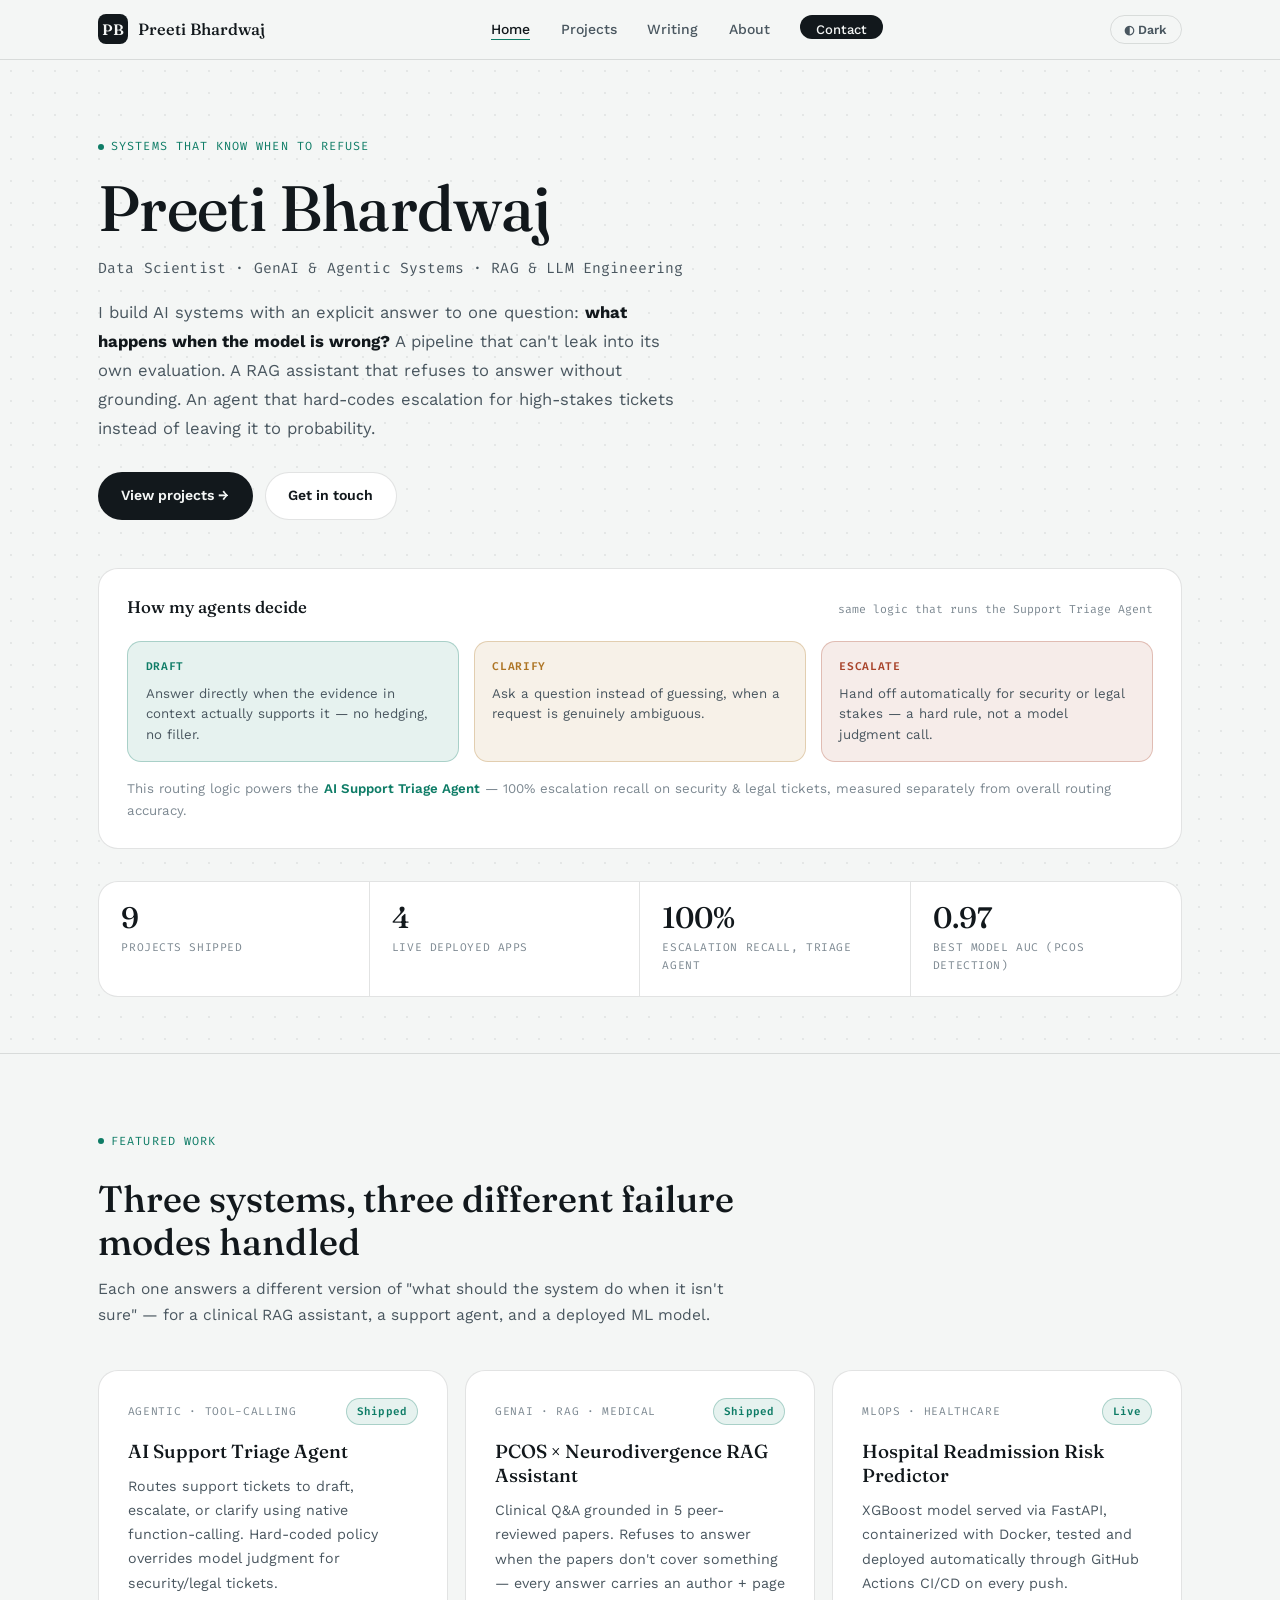
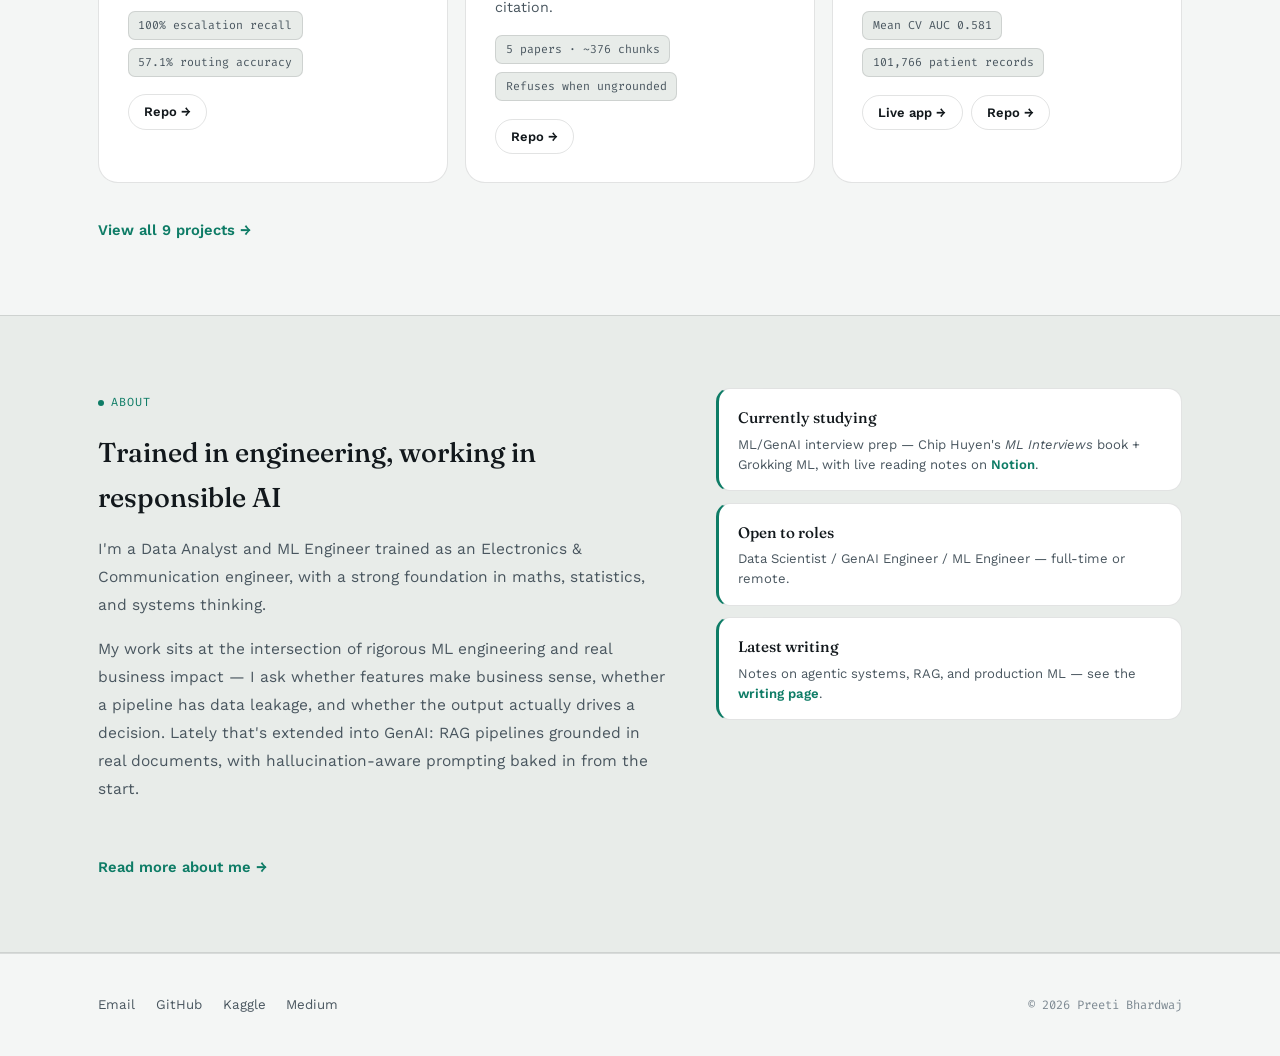
==== index.html @ de1c1d29 "Update index.html" ====
<!DOCTYPE html>
<html lang="en">
<head>
<meta charset="UTF-8">
<meta name="viewport" content="width=device-width, initial-scale=1.0">
<title>Preeti Bhardwaj — Data Scientist, GenAI & Agentic Systems</title>
<meta name="description" content="Data Scientist building GenAI and agentic systems — RAG pipelines, tool-calling agents, and production ML with explicit rules for when models should refuse or escalate.">
<link rel="preconnect" href="https://fonts.googleapis.com">
<link href="https://fonts.googleapis.com/css2?family=Fraunces:ital,opsz,wght@0,9..144,300;0,9..144,500;0,9..144,600;1,9..144,400&family=Work+Sans:wght@400;500;600;700&family=Fira+Code:wght@400;500&display=swap" rel="stylesheet">
<link rel="stylesheet" href="style.css">
</head>
<body>

<nav class="site-nav">
  <div class="nav-inner">
    <a href="index.html" class="brand">
      <span class="brand-mark">PB</span>
      <span class="brand-name">Preeti Bhardwaj</span>
    </a>
    <ul class="nav-links" id="navLinks">
      <li><a href="index.html" class="is-active">Home</a></li>
      <li><a href="projects.html">Projects</a></li>
      <li><a href="writing.html">Writing</a></li>
      <li><a href="about.html">About</a></li>
      <li><a href="about.html#contact" class="nav-cta">Contact</a></li>
    </ul>
    <div class="nav-right">
      <button class="icon-btn" onclick="toggleDark()" id="darkBtn">◐ Dark</button>
      <button class="nav-toggle" onclick="toggleNav()" aria-label="Menu">☰</button>
    </div>
  </div>
</nav>

<!-- HERO -->
<header class="hero">
  <div class="container">
    <div class="eyebrow">Systems that know when to refuse</div>
    <h1 class="hero-title">Preeti Bhardwaj</h1>
    <div class="hero-role">Data Scientist · GenAI &amp; Agentic Systems · RAG &amp; LLM Engineering</div>
    <p class="hero-lede">I build AI systems with an explicit answer to one question: <strong>what happens when the model is wrong?</strong> A pipeline that can't leak into its own evaluation. A RAG assistant that refuses to answer without grounding. An agent that hard-codes escalation for high-stakes tickets instead of leaving it to probability.</p>
    <div class="hero-actions">
      <a href="projects.html" class="btn btn-solid">View projects →</a>
      <a href="mailto:bhardwajpreeti357@gmail.com" class="btn btn-line">Get in touch</a>
    </div>

    <!-- SIGNATURE: decision logic panel -->
    <div class="decision-panel">
      <div class="decision-head">
        <h2>How my agents decide</h2>
        <span>same logic that runs the Support Triage Agent</span>
      </div>
      <div class="decision-grid">
        <div class="decision-card draft">
          <span class="decision-tag">Draft</span>
          <p>Answer directly when the evidence in context actually supports it — no hedging, no filler.</p>
        </div>
        <div class="decision-card clarify">
          <span class="decision-tag">Clarify</span>
          <p>Ask a question instead of guessing, when a request is genuinely ambiguous.</p>
        </div>
        <div class="decision-card escalate">
          <span class="decision-tag">Escalate</span>
          <p>Hand off automatically for security or legal stakes — a hard rule, not a model judgment call.</p>
        </div>
      </div>
      <p class="decision-foot">This routing logic powers the <a href="projects.html#triage">AI Support Triage Agent</a> — 100% escalation recall on security &amp; legal tickets, measured separately from overall routing accuracy.</p>
    </div>

    <!-- STAT STRIP -->
    <div class="stat-strip">
      <div class="stat-tile"><div class="stat-num">9</div><div class="stat-lbl">Projects shipped</div></div>
      <div class="stat-tile"><div class="stat-num">4</div><div class="stat-lbl">Live deployed apps</div></div>
      <div class="stat-tile"><div class="stat-num">100%</div><div class="stat-lbl">Escalation recall, triage agent</div></div>
      <div class="stat-tile"><div class="stat-num">0.97</div><div class="stat-lbl">Best model AUC (PCOS detection)</div></div>
    </div>
  </div>
</header>

<!-- FEATURED PROJECTS -->
<section class="section">
  <div class="container">
    <div class="section-head">
      <div class="eyebrow">Featured work</div>
      <h2>Three systems, three different failure modes handled</h2>
      <p>Each one answers a different version of "what should the system do when it isn't sure" — for a clinical RAG assistant, a support agent, and a deployed ML model.</p>
    </div>
    <div class="proj-grid">

      <div class="proj-card">
        <div class="proj-top"><span class="proj-kicker">Agentic · Tool-calling</span><span class="chip shipped">Shipped</span></div>
        <h3>AI Support Triage Agent</h3>
        <p class="proj-desc">Routes support tickets to draft, escalate, or clarify using native function-calling. Hard-coded policy overrides model judgment for security/legal tickets.</p>
        <div class="metric-row"><span class="metric-chip">100% escalation recall</span><span class="metric-chip">57.1% routing accuracy</span></div>
        <div class="link-row"><a href="https://github.com/mistyvisty/support-triage-agent" target="_blank" class="link-pill">Repo →</a></div>
      </div>

      <div class="proj-card">
        <div class="proj-top"><span class="proj-kicker">GenAI · RAG · Medical</span><span class="chip shipped">Shipped</span></div>
        <h3>PCOS × Neurodivergence RAG Assistant</h3>
        <p class="proj-desc">Clinical Q&A grounded in 5 peer-reviewed papers. Refuses to answer when the papers don't cover something — every answer carries an author + page citation.</p>
        <div class="metric-row"><span class="metric-chip">5 papers · ~376 chunks</span><span class="metric-chip">Refuses when ungrounded</span></div>
        <div class="link-row"><a href="https://github.com/mistyvisty/pcos-neurodivergence-rag" target="_blank" class="link-pill">Repo →</a></div>
      </div>

      <div class="proj-card">
        <div class="proj-top"><span class="proj-kicker">MLOps · Healthcare</span><span class="chip live">Live</span></div>
        <h3>Hospital Readmission Risk Predictor</h3>
        <p class="proj-desc">XGBoost model served via FastAPI, containerized with Docker, tested and deployed automatically through GitHub Actions CI/CD on every push.</p>
        <div class="metric-row"><span class="metric-chip">Mean CV AUC 0.581</span><span class="metric-chip">101,766 patient records</span></div>
        <div class="link-row"><a href="https://hospital-readmission-bz7hqjeye7fgsppfs3pwqm.streamlit.app/" target="_blank" class="link-pill">Live app →</a><a href="https://github.com/mistyvisty/hospital-readmission-predictor" target="_blank" class="link-pill">Repo →</a></div>
      </div>

    </div>
    <a href="projects.html" class="section-foot-link">View all 9 projects →</a>
  </div>
</section>

<!-- ABOUT TEASER -->
<section class="section section-alt">
  <div class="container">
    <div class="about-grid">
      <div class="about-text">
        <div class="eyebrow">About</div>
        <h2 style="font-family:var(--display);font-weight:500;font-size:1.7rem;margin-bottom:1rem;">Trained in engineering, working in responsible AI</h2>
        <p>I'm a Data Analyst and ML Engineer trained as an Electronics &amp; Communication engineer, with a strong foundation in maths, statistics, and systems thinking.</p>
        <p>My work sits at the intersection of rigorous ML engineering and real business impact — I ask whether features make business sense, whether a pipeline has data leakage, and whether the output actually drives a decision. Lately that's extended into GenAI: RAG pipelines grounded in real documents, with hallucination-aware prompting baked in from the start.</p>
        <a href="about.html" class="section-foot-link">Read more about me →</a>
      </div>
      <div class="now-list">
        <div class="now-item">
          <h4>Currently studying</h4>
          <p>ML/GenAI interview prep — Chip Huyen's <em>ML Interviews</em> book + Grokking ML, with live reading notes on <a href="https://spiral-game-e5b.notion.site/ML-Interview-Prep-Live-Reading-Notes-566ee8267299463b90dbe8c04434e496" target="_blank">Notion</a>.</p>
        </div>
        <div class="now-item">
          <h4>Open to roles</h4>
          <p>Data Scientist / GenAI Engineer / ML Engineer — full-time or remote.</p>
        </div>
        <div class="now-item">
          <h4>Latest writing</h4>
          <p>Notes on agentic systems, RAG, and production ML — see the <a href="writing.html">writing page</a>.</p>
        </div>
      </div>
    </div>
  </div>
</section>

<footer class="site-footer">
  <div class="container footer-grid">
    <div class="footer-links">
      <a href="mailto:bhardwajpreeti357@gmail.com">Email</a>
      <a href="https://github.com/mistyvisty/Data-Analytics-Portfolio" target="_blank">GitHub</a>
      <a href="https://www.kaggle.com/mistyvisty" target="_blank">Kaggle</a>
      <a href="https://medium.com/@bhardwajpreeti357" target="_blank">Medium</a>
    </div>
    <div class="footer-copy">© 2026 Preeti Bhardwaj</div>
  </div>
</footer>

<script src="main.js"></script>
</body>
</html>
---- style.css ----
/* ============================================
   PREETI BHARDWAJ — PORTFOLIO
   Design system: dashboard / decision-log aesthetic
   Signature: draft · clarify · escalate status logic
   ============================================ */

:root {
  /* Color */
  --ink: #12181c;
  --ink-soft: #49565f;
  --ink-faint: #7c8891;
  --paper: #f4f6f5;
  --paper-deep: #e8ece9;
  --panel: #ffffff;
  --line: rgba(18, 24, 28, 0.12);
  --line-soft: rgba(18, 24, 28, 0.07);

  --teal: #0e7c66;
  --teal-bg: rgba(14, 124, 102, 0.1);
  --teal-line: rgba(14, 124, 102, 0.28);

  --amber: #ad7423;
  --amber-bg: rgba(173, 116, 35, 0.1);
  --amber-line: rgba(173, 116, 35, 0.28);

  --rust: #a8432a;
  --rust-bg: rgba(168, 67, 42, 0.1);
  --rust-line: rgba(168, 67, 42, 0.28);

  --display: 'Fraunces', Georgia, serif;
  --body: 'Work Sans', sans-serif;
  --mono: 'Fira Code', monospace;

  --radius-sm: 8px;
  --radius: 14px;
  --radius-lg: 20px;
  --container: 1140px;
}

[data-theme="dark"] {
  --ink: #eef1f0;
  --ink-soft: #aab4ba;
  --ink-faint: #7c8891;
  --paper: #11151a;
  --paper-deep: #171c22;
  --panel: #161b21;
  --line: rgba(238, 241, 240, 0.12);
  --line-soft: rgba(238, 241, 240, 0.07);
  --teal: #3fb89a;
  --teal-bg: rgba(63, 184, 154, 0.1);
  --teal-line: rgba(63, 184, 154, 0.3);
  --amber: #d99a45;
  --amber-bg: rgba(217, 154, 69, 0.1);
  --amber-line: rgba(217, 154, 69, 0.3);
  --rust: #d3725a;
  --rust-bg: rgba(211, 114, 90, 0.1);
  --rust-line: rgba(211, 114, 90, 0.3);
}

* , *::before, *::after { box-sizing: border-box; margin: 0; padding: 0; }
html { scroll-behavior: smooth; }
body {
  background: var(--paper);
  color: var(--ink);
  font-family: var(--body);
  font-size: 16px;
  line-height: 1.65;
  transition: background 0.25s, color 0.25s;
}
a { color: inherit; }
img { max-width: 100%; display: block; }
:focus-visible { outline: 2px solid var(--teal); outline-offset: 3px; }

.container { max-width: var(--container); margin: 0 auto; padding: 0 1.75rem; }

/* ---------- NAV ---------- */
.site-nav {
  position: sticky; top: 0; z-index: 50;
  background: color-mix(in srgb, var(--paper) 88%, transparent);
  backdrop-filter: blur(10px);
  border-bottom: 1px solid var(--line);
}
.nav-inner { max-width: var(--container); margin: 0 auto; padding: 0.9rem 1.75rem; display: flex; align-items: center; justify-content: space-between; gap: 1rem; }
.brand { display: flex; align-items: center; gap: 0.6rem; text-decoration: none; }
.brand-mark { width: 30px; height: 30px; border-radius: 8px; background: var(--ink); color: var(--paper); display: flex; align-items: center; justify-content: center; font-family: var(--display); font-weight: 600; font-size: 0.95rem; flex-shrink: 0; }
[data-theme="dark"] .brand-mark { background: var(--ink); color: var(--paper); }
.brand-name { font-family: var(--display); font-weight: 500; font-size: 1.02rem; color: var(--ink); white-space: nowrap; }
.nav-links { display: flex; align-items: center; gap: 1.9rem; list-style: none; }
.nav-links a { text-decoration: none; color: var(--ink-soft); font-size: 0.875rem; font-weight: 500; padding-bottom: 2px; border-bottom: 1.5px solid transparent; transition: color 0.15s, border-color 0.15s; }
.nav-links a:hover { color: var(--ink); }
.nav-links a.is-active { color: var(--ink); border-color: var(--teal); }
.nav-right { display: flex; align-items: center; gap: 0.6rem; }
.icon-btn { background: none; border: 1.5px solid var(--line); border-radius: 100px; color: var(--ink-soft); cursor: pointer; font-size: 0.78rem; padding: 0.4rem 0.85rem; font-family: var(--body); font-weight: 600; transition: all 0.15s; }
.icon-btn:hover { border-color: var(--teal); color: var(--teal); }
.nav-toggle { display: none; background: none; border: 1.5px solid var(--line); border-radius: 8px; padding: 0.4rem 0.6rem; cursor: pointer; color: var(--ink); }
.nav-cta { background: var(--ink); color: var(--paper) !important; padding: 0.45rem 1rem; border-radius: 100px; font-size: 0.82rem !important; font-weight: 600; border-bottom: none !important; }
[data-theme="dark"] .nav-cta { color: var(--paper) !important; }

/* ---------- HERO (home) ---------- */
.hero {
  position: relative;
  padding: 4.5rem 0 3.5rem;
  background-image: radial-gradient(var(--line-soft) 1px, transparent 1px);
  background-size: 22px 22px;
  border-bottom: 1px solid var(--line);
}
.eyebrow { font-family: var(--mono); font-size: 0.74rem; letter-spacing: 0.09em; text-transform: uppercase; color: var(--teal); display: inline-flex; align-items: center; gap: 0.45rem; margin-bottom: 1.1rem; }
.eyebrow::before { content: ''; width: 6px; height: 6px; border-radius: 50%; background: var(--teal); }
h1.hero-title { font-family: var(--display); font-weight: 500; font-size: clamp(2.4rem, 6vw, 4rem); line-height: 1.05; letter-spacing: -0.01em; color: var(--ink); max-width: 760px; }
.hero-role { font-family: var(--mono); font-size: 0.92rem; color: var(--ink-soft); margin-top: 0.9rem; letter-spacing: 0.01em; }
.hero-lede { color: var(--ink-soft); font-size: 1.04rem; max-width: 600px; margin-top: 1.1rem; line-height: 1.75; }
.hero-lede strong { color: var(--ink); }
.hero-actions { display: flex; gap: 0.75rem; margin-top: 1.8rem; flex-wrap: wrap; }
.btn { display: inline-flex; align-items: center; gap: 0.4rem; padding: 0.7rem 1.4rem; border-radius: 100px; font-weight: 600; font-size: 0.88rem; text-decoration: none; transition: all 0.18s; border: 1.5px solid transparent; cursor: pointer; }
.btn-solid { background: var(--ink); color: var(--paper); }
.btn-solid:hover { background: var(--teal); transform: translateY(-1px); }
.btn-line { border-color: var(--line); color: var(--ink); background: var(--panel); }
.btn-line:hover { border-color: var(--teal); color: var(--teal); transform: translateY(-1px); }

/* ---------- DECISION STRIP (signature element) ---------- */
.decision-panel { margin-top: 3rem; background: var(--panel); border: 1px solid var(--line); border-radius: var(--radius-lg); padding: 1.6rem 1.75rem; }
.decision-head { display: flex; align-items: baseline; justify-content: space-between; flex-wrap: wrap; gap: 0.5rem; margin-bottom: 1.2rem; }
.decision-head h2 { font-family: var(--display); font-size: 1.05rem; font-weight: 500; color: var(--ink); }
.decision-head span { font-family: var(--mono); font-size: 0.72rem; color: var(--ink-faint); }
.decision-grid { display: grid; grid-template-columns: repeat(3, 1fr); gap: 0.9rem; }
.decision-card { border-radius: var(--radius); padding: 1rem 1.1rem; border: 1px solid; }
.decision-card.draft { background: var(--teal-bg); border-color: var(--teal-line); }
.decision-card.clarify { background: var(--amber-bg); border-color: var(--amber-line); }
.decision-card.escalate { background: var(--rust-bg); border-color: var(--rust-line); }
.decision-tag { font-family: var(--mono); font-size: 0.7rem; font-weight: 600; letter-spacing: 0.06em; text-transform: uppercase; display: block; margin-bottom: 0.45rem; }
.decision-card.draft .decision-tag { color: var(--teal); }
.decision-card.clarify .decision-tag { color: var(--amber); }
.decision-card.escalate .decision-tag { color: var(--rust); }
.decision-card p { font-size: 0.83rem; color: var(--ink-soft); line-height: 1.55; }
.decision-foot { font-size: 0.83rem; color: var(--ink-faint); margin-top: 1rem; }
.decision-foot a { color: var(--teal); font-weight: 600; text-decoration: none; }

/* ---------- STAT STRIP ---------- */
.stat-strip { display: grid; grid-template-columns: repeat(4, 1fr); border: 1px solid var(--line); border-radius: var(--radius-lg); overflow: hidden; margin-top: 2rem; background: var(--panel); }
.stat-tile { padding: 1.3rem 1.4rem; border-right: 1px solid var(--line); }
.stat-tile:last-child { border-right: none; }
.stat-num { font-family: var(--display); font-size: 1.85rem; font-weight: 500; color: var(--ink); line-height: 1; }
.stat-lbl { font-family: var(--mono); font-size: 0.7rem; color: var(--ink-faint); text-transform: uppercase; letter-spacing: 0.05em; margin-top: 0.4rem; }

/* ---------- SECTIONS ---------- */
.section { padding: 4.5rem 0; }
.section-head { max-width: 640px; margin-bottom: 2.6rem; }
.section-head h2 { font-family: var(--display); font-weight: 500; font-size: clamp(1.6rem, 3.4vw, 2.3rem); color: var(--ink); margin-top: 0.6rem; line-height: 1.15; }
.section-head p { color: var(--ink-soft); margin-top: 0.8rem; font-size: 0.97rem; line-height: 1.7; }
.section-foot-link { margin-top: 2.2rem; display: inline-flex; align-items: center; gap: 0.4rem; font-weight: 600; color: var(--teal); text-decoration: none; font-size: 0.92rem; }
.section-foot-link:hover { gap: 0.65rem; }
.section-alt { background: var(--paper-deep); border-top: 1px solid var(--line); border-bottom: 1px solid var(--line); }

/* ---------- PROJECT CARDS ---------- */
.proj-grid { display: grid; grid-template-columns: repeat(auto-fit, minmax(280px, 1fr)); gap: 1.1rem; }
.proj-grid.featured-grid { grid-template-columns: 1fr; gap: 1.4rem; }
.proj-card { background: var(--panel); border: 1px solid var(--line); border-radius: var(--radius-lg); padding: 1.7rem 1.8rem; transition: border-color 0.18s, transform 0.18s; }
.proj-card:hover { border-color: var(--teal-line); transform: translateY(-2px); }
.proj-top { display: flex; align-items: center; justify-content: space-between; gap: 0.6rem; margin-bottom: 0.9rem; flex-wrap: wrap; }
.proj-kicker { font-family: var(--mono); font-size: 0.7rem; color: var(--ink-faint); text-transform: uppercase; letter-spacing: 0.06em; }
.chip { font-family: var(--mono); font-size: 0.68rem; font-weight: 600; padding: 0.22rem 0.6rem; border-radius: 100px; border: 1px solid; letter-spacing: 0.02em; white-space: nowrap; }
.chip.live { background: var(--teal-bg); border-color: var(--teal-line); color: var(--teal); }
.chip.shipped { background: var(--teal-bg); border-color: var(--teal-line); color: var(--teal); }
.proj-card h3 { font-family: var(--display); font-size: 1.18rem; font-weight: 500; color: var(--ink); margin-bottom: 0.6rem; line-height: 1.3; }
.proj-card p.proj-desc { color: var(--ink-soft); font-size: 0.89rem; line-height: 1.7; margin-bottom: 1rem; }
.metric-row { display: flex; flex-wrap: wrap; gap: 0.5rem; margin-bottom: 1.1rem; }
.metric-chip { font-family: var(--mono); font-size: 0.72rem; padding: 0.25rem 0.6rem; border-radius: 7px; background: var(--paper-deep); color: var(--ink-soft); border: 1px solid var(--line); }
.tag-row { display: flex; flex-wrap: wrap; gap: 0.35rem; margin-bottom: 1.1rem; }
.tag { font-family: var(--mono); font-size: 0.68rem; color: var(--ink-faint); background: var(--paper-deep); padding: 0.18rem 0.55rem; border-radius: 5px; }
.link-row { display: flex; flex-wrap: wrap; gap: 0.5rem; }
.link-pill { font-size: 0.81rem; font-weight: 600; color: var(--ink); border: 1.5px solid var(--line); border-radius: 100px; padding: 0.38rem 0.95rem; text-decoration: none; display: inline-flex; align-items: center; gap: 0.35rem; transition: all 0.15s; }
.link-pill:hover { border-color: var(--teal); color: var(--teal); }

/* arch diagram */
.flow { display: flex; align-items: center; flex-wrap: wrap; gap: 0; margin: 1rem 0 1.2rem; }
.flow-label { font-family: var(--mono); font-size: 0.68rem; color: var(--ink-faint); text-transform: uppercase; letter-spacing: 0.06em; margin-bottom: 0.5rem; display: block; }
.flow-node { background: var(--paper-deep); border: 1px solid var(--line); color: var(--ink-soft); font-family: var(--mono); font-size: 0.71rem; padding: 0.32rem 0.7rem; border-radius: 7px; font-weight: 500; white-space: nowrap; }
.flow-arrow { color: var(--teal); font-size: 0.85rem; padding: 0 0.3rem; }

/* triage decision mini-diagram on project card */
.triage-row { display: grid; grid-template-columns: repeat(3, 1fr); gap: 0.6rem; margin: 1rem 0 1.2rem; }
.triage-cell { border-radius: var(--radius-sm); padding: 0.7rem 0.8rem; border: 1px solid; }
.triage-cell.draft { background: var(--teal-bg); border-color: var(--teal-line); }
.triage-cell.clarify { background: var(--amber-bg); border-color: var(--amber-line); }
.triage-cell.escalate { background: var(--rust-bg); border-color: var(--rust-line); }
.triage-cell .ttag { font-family: var(--mono); font-size: 0.64rem; font-weight: 600; text-transform: uppercase; display: block; margin-bottom: 0.3rem; }
.triage-cell.draft .ttag { color: var(--teal); }
.triage-cell.clarify .ttag { color: var(--amber); }
.triage-cell.escalate .ttag { color: var(--rust); }
.triage-cell .tval { font-family: var(--display); font-size: 1.2rem; color: var(--ink); }
.triage-cell .tdesc { font-size: 0.72rem; color: var(--ink-soft); margin-top: 0.2rem; }

.eval-table { width: 100%; border-collapse: collapse; margin: 1rem 0 1.2rem; font-size: 0.83rem; }
.eval-table th, .eval-table td { text-align: left; padding: 0.5rem 0.6rem; border-bottom: 1px solid var(--line); }
.eval-table th { font-family: var(--mono); font-size: 0.68rem; text-transform: uppercase; color: var(--ink-faint); font-weight: 600; letter-spacing: 0.04em; }
.eval-table td { color: var(--ink-soft); }
.eval-table td.num { font-family: var(--mono); color: var(--ink); }

/* ---------- WRITING ---------- */
.post-list { display: flex; flex-direction: column; gap: 0.7rem; }
.post-row { display: flex; align-items: flex-start; justify-content: space-between; gap: 1.2rem; padding: 1.2rem 1.4rem; background: var(--panel); border: 1px solid var(--line); border-radius: var(--radius); text-decoration: none; color: inherit; cursor: pointer; transition: border-color 0.15s, transform 0.15s; }
.post-row:hover { border-color: var(--teal-line); transform: translateX(3px); }
.post-cat { font-family: var(--mono); font-size: 0.68rem; text-transform: uppercase; letter-spacing: 0.06em; color: var(--teal); margin-bottom: 0.35rem; }
.post-row h3 { font-family: var(--display); font-size: 1rem; font-weight: 500; color: var(--ink); margin-bottom: 0.3rem; line-height: 1.4; }
.post-row p { font-size: 0.84rem; color: var(--ink-soft); line-height: 1.55; max-width: 540px; }
.post-meta { font-family: var(--mono); font-size: 0.72rem; color: var(--ink-faint); white-space: nowrap; text-align: right; flex-shrink: 0; }
.ext-badge { font-family: var(--mono); font-size: 0.62rem; background: var(--paper-deep); color: var(--ink-soft); padding: 0.15rem 0.5rem; border-radius: 100px; border: 1px solid var(--line); }

/* article overlay */
.article-overlay { position: fixed; inset: 0; z-index: 200; background: var(--paper); overflow-y: auto; transform: translateX(100%); transition: transform 0.3s cubic-bezier(.4,0,.2,1); }
.article-overlay.open { transform: translateX(0); }
.article-nav { position: sticky; top: 0; background: color-mix(in srgb, var(--paper) 90%, transparent); backdrop-filter: blur(10px); border-bottom: 1px solid var(--line); padding: 0.9rem 1.75rem; }
.back-btn { display: inline-flex; align-items: center; gap: 0.4rem; color: var(--teal); font-weight: 600; font-size: 0.875rem; cursor: pointer; background: none; border: none; font-family: var(--body); }
.article-body { max-width: 660px; margin: 0 auto; padding: 3rem 1.75rem 5rem; }
.article-body .art-cat { font-family: var(--mono); font-size: 0.72rem; text-transform: uppercase; letter-spacing: 0.08em; color: var(--teal); margin-bottom: 0.7rem; }
.article-body h1 { font-family: var(--display); font-weight: 500; font-size: clamp(1.6rem, 4vw, 2.2rem); color: var(--ink); line-height: 1.25; margin-bottom: 0.9rem; }
.article-meta { font-family: var(--mono); font-size: 0.74rem; color: var(--ink-faint); margin-bottom: 2.2rem; padding-bottom: 1.3rem; border-bottom: 1px solid var(--line); }
.article-body h2 { font-family: var(--display); font-weight: 500; font-size: 1.3rem; color: var(--ink); margin: 2rem 0 0.7rem; }
.article-body p { color: var(--ink-soft); font-size: 0.96rem; line-height: 1.8; margin-bottom: 1.1rem; }
.article-body strong { color: var(--ink); }
.article-body em { color: var(--teal); font-style: italic; }
.article-body pre { background: #181d22; color: #d6dde0; font-family: var(--mono); font-size: 0.8rem; padding: 1.15rem 1.3rem; border-radius: var(--radius); overflow-x: auto; margin: 1.3rem 0; line-height: 1.6; }
.article-body code { background: var(--teal-bg); color: var(--teal); font-family: var(--mono); font-size: 0.85em; padding: 0.14em 0.4em; border-radius: 5px; }
.article-body pre code { background: none; color: inherit; padding: 0; }
.article-body ul, .article-body ol { color: var(--ink-soft); font-size: 0.96rem; line-height: 1.8; margin: 0 0 1.1rem 1.4rem; }
.article-body li { margin-bottom: 0.35rem; }
.article-body blockquote { border-left: 3px solid var(--teal); padding: 0.7rem 1.2rem; margin: 1.4rem 0; background: var(--teal-bg); border-radius: 0 var(--radius) var(--radius) 0; font-style: italic; color: var(--ink-soft); }
.article-footer { margin-top: 2.8rem; padding-top: 1.3rem; border-top: 1px solid var(--line); font-size: 0.82rem; color: var(--ink-faint); font-family: var(--mono); }
.article-footer a { color: var(--teal); }

/* ---------- ABOUT / TIMELINE ---------- */
.about-grid { display: grid; grid-template-columns: 1.1fr 0.9fr; gap: 3rem; align-items: start; }
.about-text p { color: var(--ink-soft); line-height: 1.8; margin-bottom: 1rem; font-size: 0.97rem; }
.about-text p strong { color: var(--ink); }
.now-list { display: flex; flex-direction: column; gap: 0.7rem; }
.now-item { background: var(--panel); border: 1px solid var(--line); border-left: 3px solid var(--teal); border-radius: var(--radius); padding: 1rem 1.2rem; }
.now-item h4 { font-family: var(--display); font-size: 0.95rem; color: var(--ink); margin-bottom: 0.3rem; font-weight: 500; }
.now-item p { font-size: 0.82rem; color: var(--ink-soft); line-height: 1.5; }
.now-item p a { color: var(--teal); font-weight: 600; text-decoration: none; }

/* ---------- CONTACT ---------- */
.contact-grid { display: grid; grid-template-columns: repeat(auto-fit, minmax(220px, 1fr)); gap: 0.9rem; }
.contact-card { background: var(--panel); border: 1px solid var(--line); border-radius: var(--radius); padding: 1.2rem 1.3rem; text-decoration: none; color: inherit; display: flex; flex-direction: column; gap: 0.3rem; transition: all 0.15s; }
.contact-card:hover { border-color: var(--teal-line); transform: translateY(-2px); }
.contact-card .clabel { font-family: var(--mono); font-size: 0.68rem; text-transform: uppercase; letter-spacing: 0.06em; color: var(--teal); }
.contact-card .cval { font-family: var(--display); font-size: 1.02rem; color: var(--ink); font-weight: 500; }

/* ---------- FOOTER ---------- */
.site-footer { border-top: 1px solid var(--line); padding: 2.5rem 0; }
.footer-grid { display: flex; justify-content: space-between; align-items: center; flex-wrap: wrap; gap: 1rem; }
.footer-links { display: flex; gap: 1.3rem; flex-wrap: wrap; }
.footer-links a { font-size: 0.83rem; color: var(--ink-soft); text-decoration: none; }
.footer-links a:hover { color: var(--teal); }
.footer-copy { font-family: var(--mono); font-size: 0.76rem; color: var(--ink-faint); }

/* ---------- RESPONSIVE ---------- */
@media (max-width: 860px) {
  .about-grid { grid-template-columns: 1fr; }
  .decision-grid { grid-template-columns: 1fr; }
  .stat-strip { grid-template-columns: repeat(2, 1fr); }
  .stat-tile:nth-child(2) { border-right: none; }
  .triage-row { grid-template-columns: 1fr; }
}
@media (max-width: 700px) {
  .nav-links { position: fixed; top: 60px; left: 0; right: 0; background: var(--paper); border-bottom: 1px solid var(--line); flex-direction: column; align-items: flex-start; padding: 1rem 1.75rem 1.5rem; gap: 1rem; display: none; }
  .nav-links.open { display: flex; }
  .nav-toggle { display: inline-flex; }
  .post-row { flex-direction: column; }
  .post-meta { text-align: left; }
  .footer-grid { flex-direction: column; align-items: flex-start; }
}
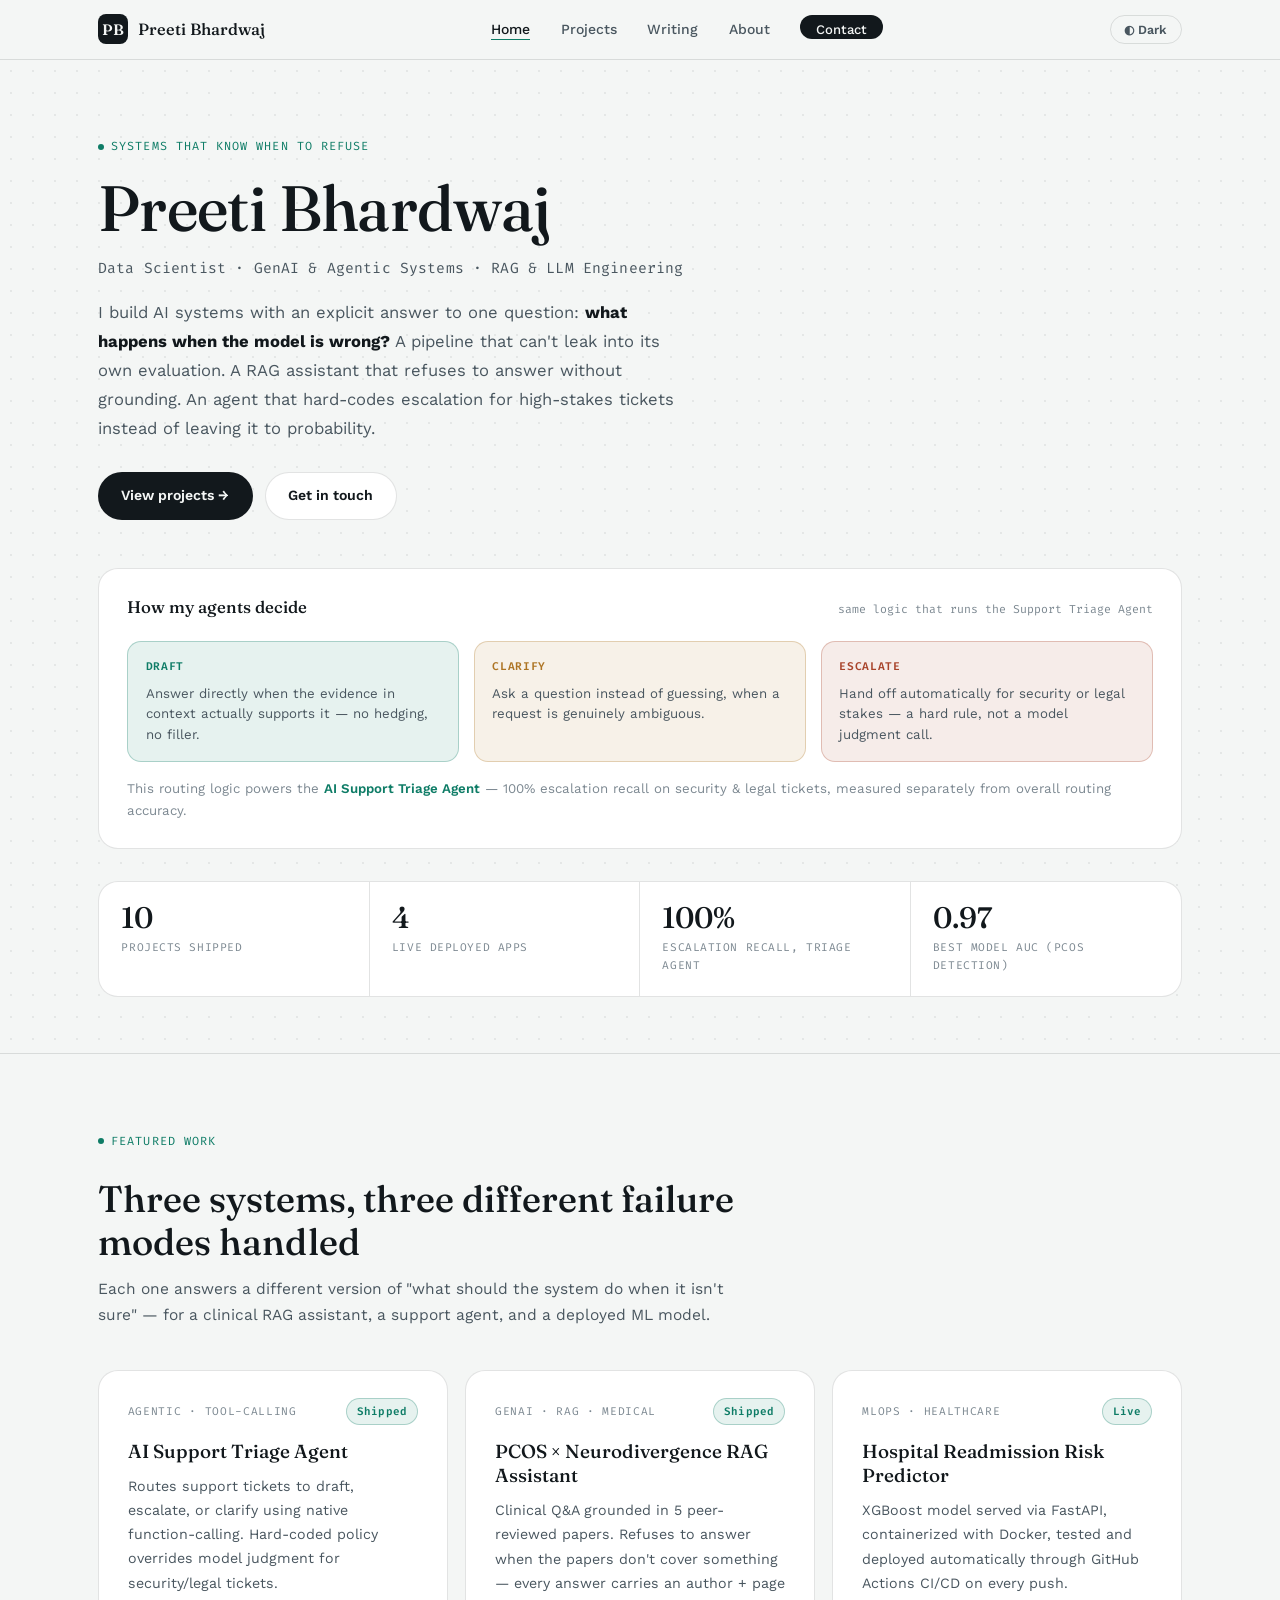
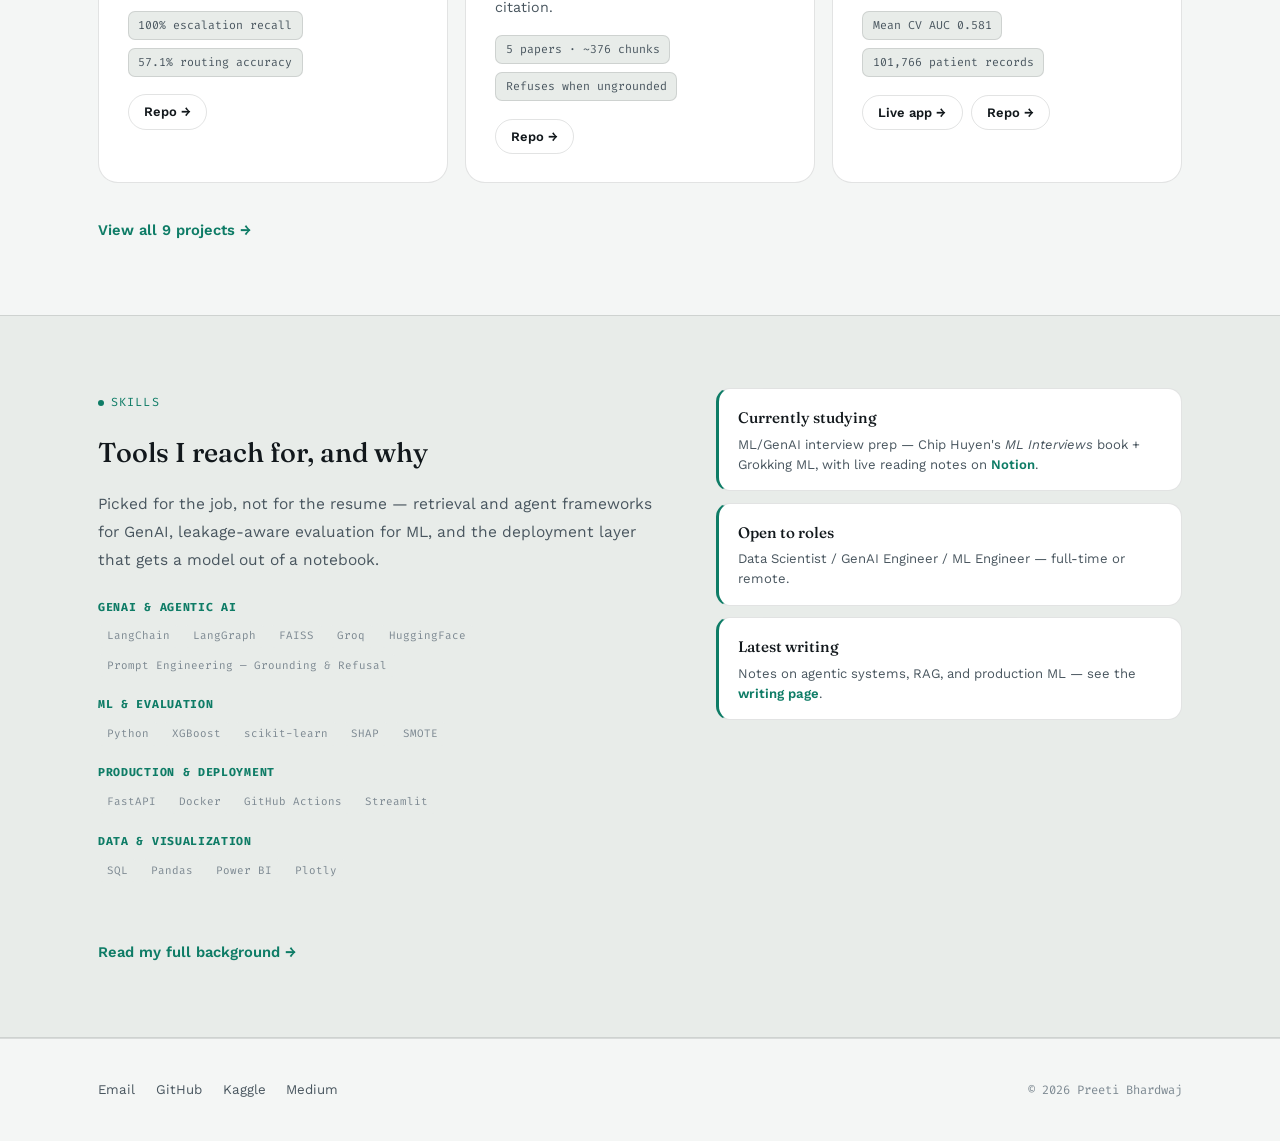
==== commit 4f5db2cb: "Update index.html" ====
--- a/index.html
+++ b/index.html
@@ -13,12 +13,12 @@
 
 <nav class="site-nav">
   <div class="nav-inner">
-    <a href="index.html" class="brand">
+    <a href="./" class="brand">
       <span class="brand-mark">PB</span>
       <span class="brand-name">Preeti Bhardwaj</span>
     </a>
     <ul class="nav-links" id="navLinks">
-      <li><a href="index.html" class="is-active">Home</a></li>
+      <li><a href="./" class="is-active">Home</a></li>
       <li><a href="projects.html">Projects</a></li>
       <li><a href="writing.html">Writing</a></li>
       <li><a href="about.html">About</a></li>
@@ -68,7 +68,7 @@
 
     <!-- STAT STRIP -->
     <div class="stat-strip">
-      <div class="stat-tile"><div class="stat-num">9</div><div class="stat-lbl">Projects shipped</div></div>
+      <div class="stat-tile"><div class="stat-num">10</div><div class="stat-lbl">Projects shipped</div></div>
       <div class="stat-tile"><div class="stat-num">4</div><div class="stat-lbl">Live deployed apps</div></div>
       <div class="stat-tile"><div class="stat-num">100%</div><div class="stat-lbl">Escalation recall, triage agent</div></div>
       <div class="stat-tile"><div class="stat-num">0.97</div><div class="stat-lbl">Best model AUC (PCOS detection)</div></div>
@@ -120,11 +120,28 @@
   <div class="container">
     <div class="about-grid">
       <div class="about-text">
-        <div class="eyebrow">About</div>
-        <h2 style="font-family:var(--display);font-weight:500;font-size:1.7rem;margin-bottom:1rem;">Trained in engineering, working in responsible AI</h2>
-        <p>I'm a Data Analyst and ML Engineer trained as an Electronics &amp; Communication engineer, with a strong foundation in maths, statistics, and systems thinking.</p>
-        <p>My work sits at the intersection of rigorous ML engineering and real business impact — I ask whether features make business sense, whether a pipeline has data leakage, and whether the output actually drives a decision. Lately that's extended into GenAI: RAG pipelines grounded in real documents, with hallucination-aware prompting baked in from the start.</p>
-        <a href="about.html" class="section-foot-link">Read more about me →</a>
+        <div class="eyebrow">Skills</div>
+        <h2 style="font-family:var(--display);font-weight:500;font-size:1.7rem;margin-bottom:1rem;">Tools I reach for, and why</h2>
+        <p style="margin-bottom: 1.4rem;">Picked for the job, not for the resume — retrieval and agent frameworks for GenAI, leakage-aware evaluation for ML, and the deployment layer that gets a model out of a notebook.</p>
+
+        <div style="margin-bottom: 1.1rem;">
+          <h4 style="font-family: var(--mono); font-size: 0.72rem; text-transform: uppercase; letter-spacing: 0.06em; color: var(--teal); margin-bottom: 0.5rem;">GenAI &amp; Agentic AI</h4>
+          <div class="tag-row" style="margin-bottom: 0;"><span class="tag">LangChain</span><span class="tag">LangGraph</span><span class="tag">FAISS</span><span class="tag">Groq</span><span class="tag">HuggingFace</span><span class="tag">Prompt Engineering — Grounding &amp; Refusal</span></div>
+        </div>
+        <div style="margin-bottom: 1.1rem;">
+          <h4 style="font-family: var(--mono); font-size: 0.72rem; text-transform: uppercase; letter-spacing: 0.06em; color: var(--teal); margin-bottom: 0.5rem;">ML &amp; Evaluation</h4>
+          <div class="tag-row" style="margin-bottom: 0;"><span class="tag">Python</span><span class="tag">XGBoost</span><span class="tag">scikit-learn</span><span class="tag">SHAP</span><span class="tag">SMOTE</span></div>
+        </div>
+        <div style="margin-bottom: 1.1rem;">
+          <h4 style="font-family: var(--mono); font-size: 0.72rem; text-transform: uppercase; letter-spacing: 0.06em; color: var(--teal); margin-bottom: 0.5rem;">Production &amp; Deployment</h4>
+          <div class="tag-row" style="margin-bottom: 0;"><span class="tag">FastAPI</span><span class="tag">Docker</span><span class="tag">GitHub Actions</span><span class="tag">Streamlit</span></div>
+        </div>
+        <div style="margin-bottom: 1.4rem;">
+          <h4 style="font-family: var(--mono); font-size: 0.72rem; text-transform: uppercase; letter-spacing: 0.06em; color: var(--teal); margin-bottom: 0.5rem;">Data &amp; Visualization</h4>
+          <div class="tag-row" style="margin-bottom: 0;"><span class="tag">SQL</span><span class="tag">Pandas</span><span class="tag">Power BI</span><span class="tag">Plotly</span></div>
+        </div>
+
+        <a href="about.html" class="section-foot-link">Read my full background →</a>
       </div>
       <div class="now-list">
         <div class="now-item">
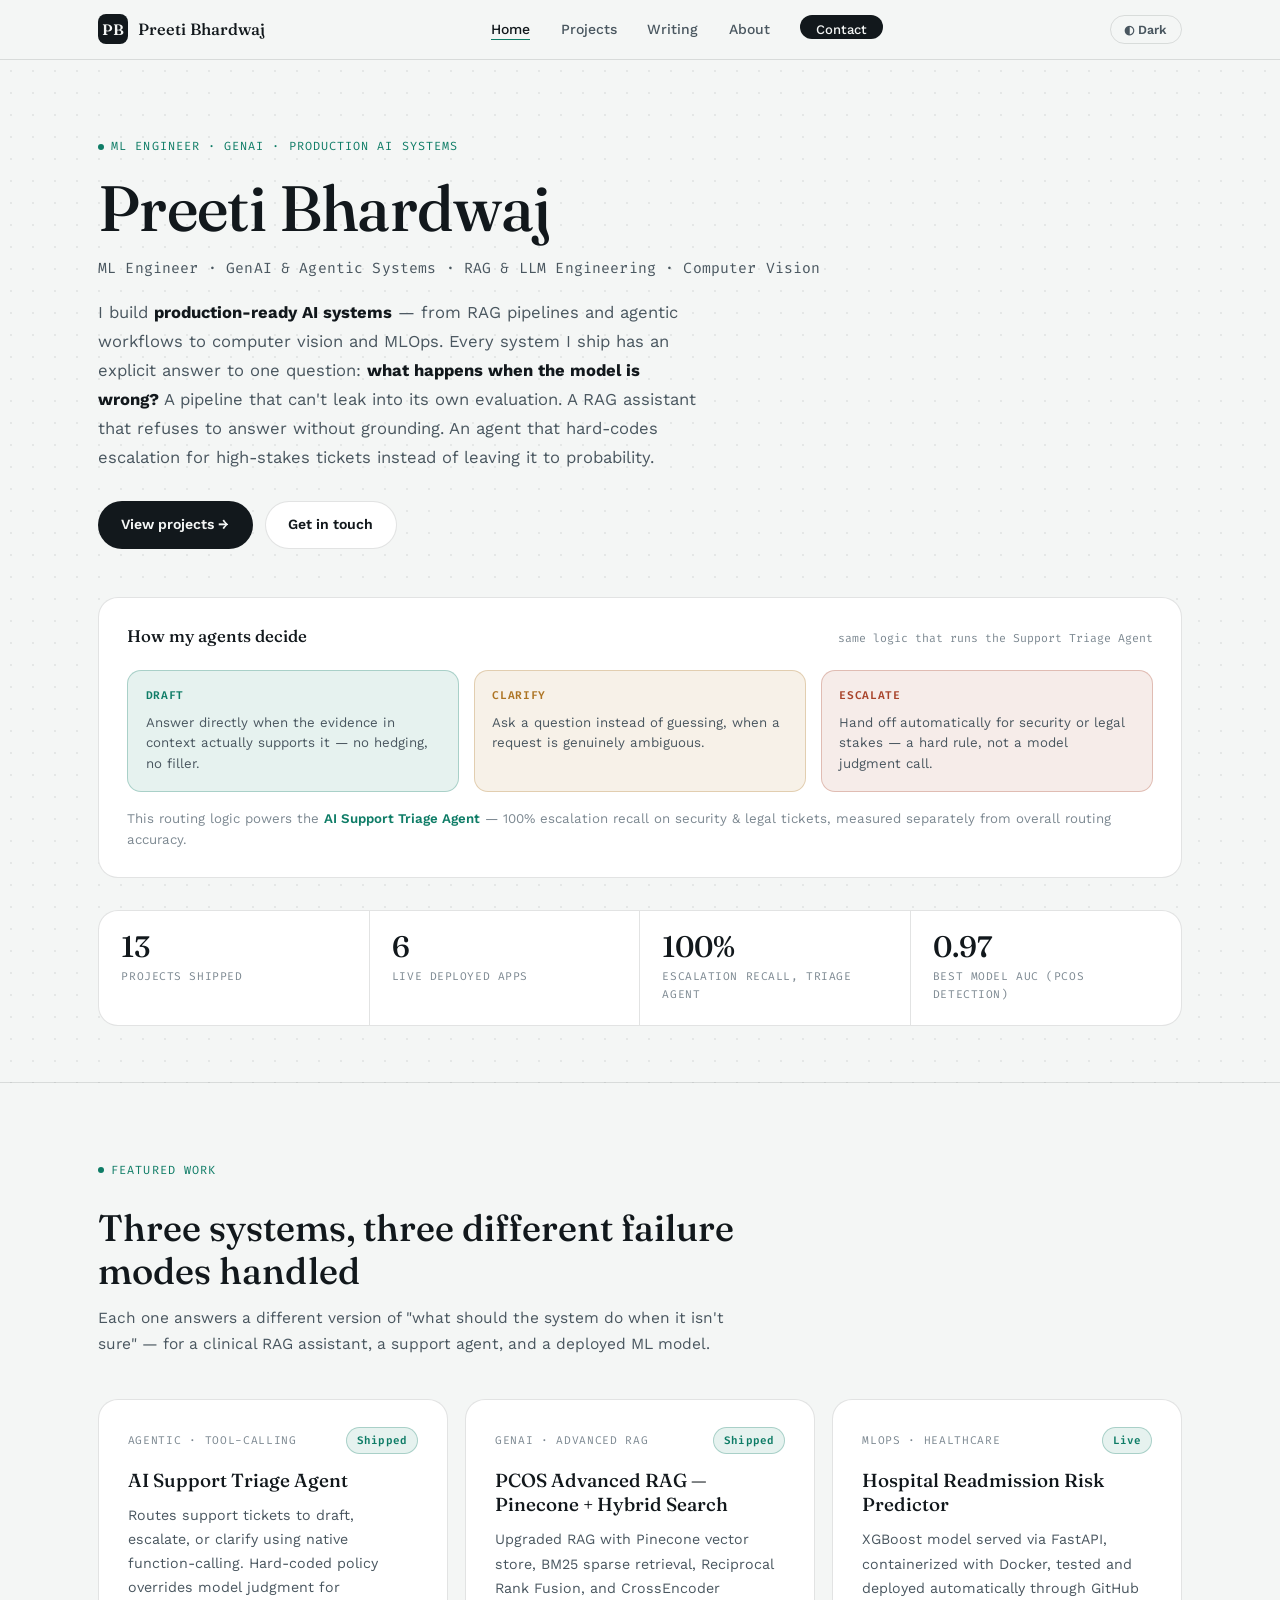
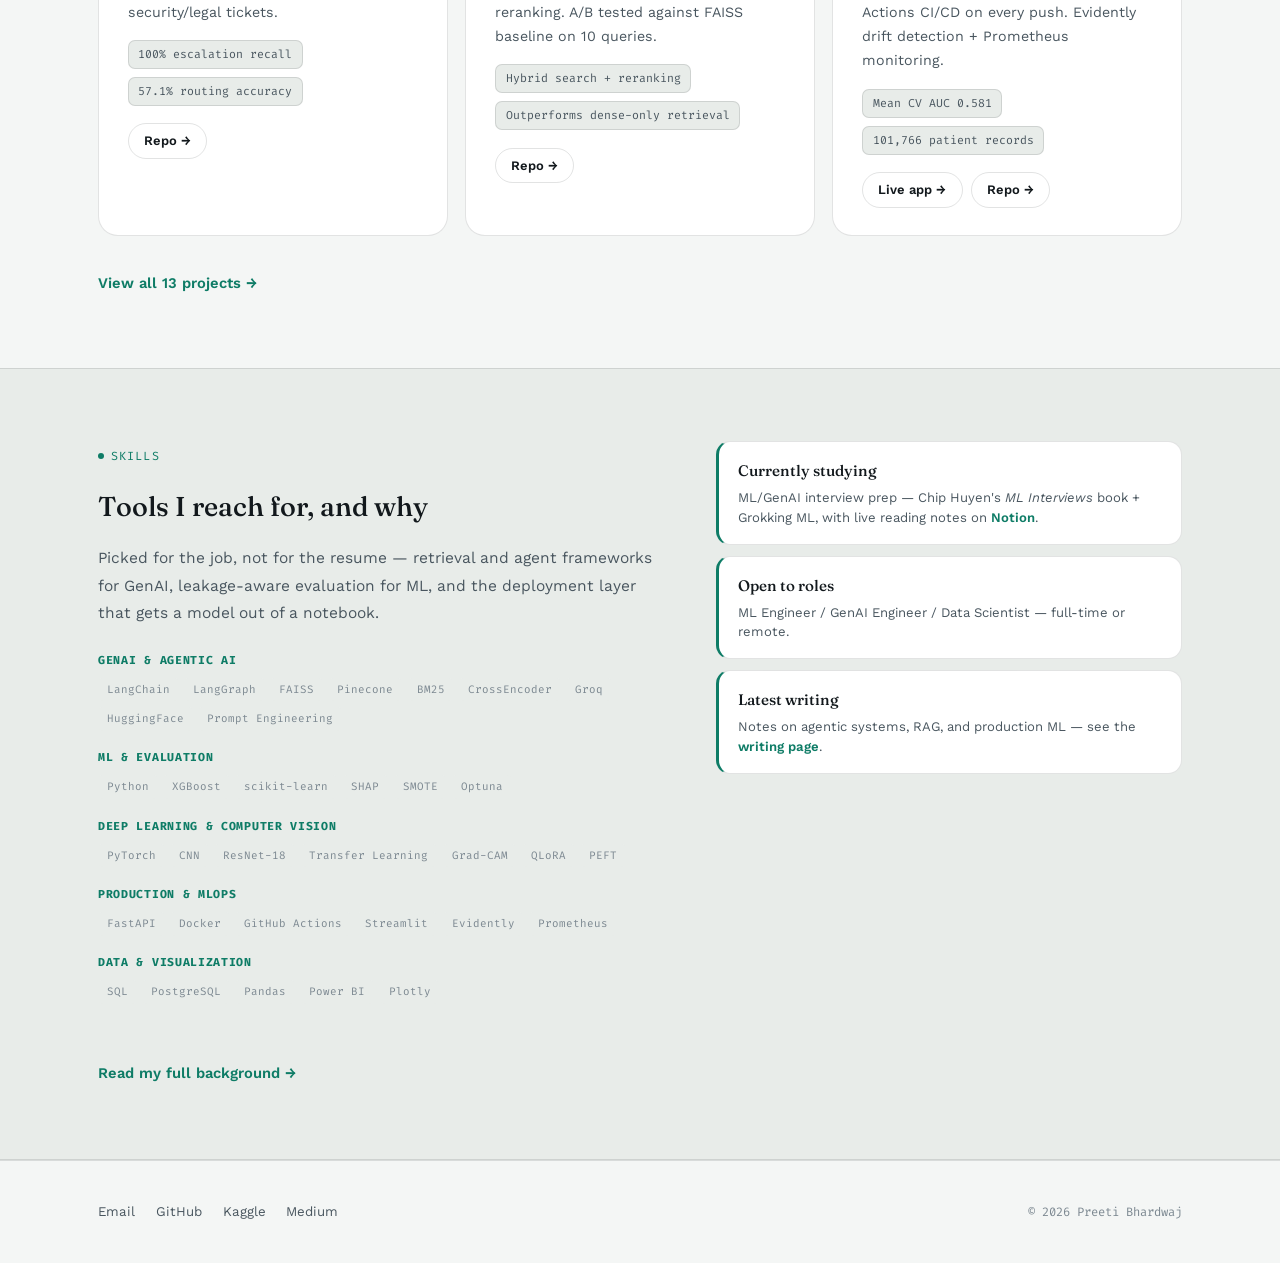
==== commit 5951bec4: "Update index.html" ====
--- a/index.html
+++ b/index.html
@@ -3,8 +3,8 @@
 <head>
 <meta charset="UTF-8">
 <meta name="viewport" content="width=device-width, initial-scale=1.0">
-<title>Preeti Bhardwaj — Data Scientist, GenAI & Agentic Systems</title>
-<meta name="description" content="Data Scientist building GenAI and agentic systems — RAG pipelines, tool-calling agents, and production ML with explicit rules for when models should refuse or escalate.">
+<title>Preeti Bhardwaj — ML Engineer, GenAI & Agentic Systems</title>
+<meta name="description" content="ML Engineer building production-ready AI systems — RAG pipelines, agentic systems, computer vision, and MLOps with explicit rules for when models should refuse or escalate.">
 <link rel="preconnect" href="https://fonts.googleapis.com">
 <link href="https://fonts.googleapis.com/css2?family=Fraunces:ital,opsz,wght@0,9..144,300;0,9..144,500;0,9..144,600;1,9..144,400&family=Work+Sans:wght@400;500;600;700&family=Fira+Code:wght@400;500&display=swap" rel="stylesheet">
 <link rel="stylesheet" href="style.css">
@@ -34,10 +34,10 @@
 <!-- HERO -->
 <header class="hero">
   <div class="container">
-    <div class="eyebrow">Systems that know when to refuse</div>
+    <div class="eyebrow">ML Engineer · GenAI · Production AI Systems</div>
     <h1 class="hero-title">Preeti Bhardwaj</h1>
-    <div class="hero-role">Data Scientist · GenAI &amp; Agentic Systems · RAG &amp; LLM Engineering</div>
-    <p class="hero-lede">I build AI systems with an explicit answer to one question: <strong>what happens when the model is wrong?</strong> A pipeline that can't leak into its own evaluation. A RAG assistant that refuses to answer without grounding. An agent that hard-codes escalation for high-stakes tickets instead of leaving it to probability.</p>
+    <div class="hero-role">ML Engineer · GenAI &amp; Agentic Systems · RAG &amp; LLM Engineering · Computer Vision</div>
+    <p class="hero-lede">I build <strong>production-ready AI systems</strong> — from RAG pipelines and agentic workflows to computer vision and MLOps. Every system I ship has an explicit answer to one question: <strong>what happens when the model is wrong?</strong> A pipeline that can't leak into its own evaluation. A RAG assistant that refuses to answer without grounding. An agent that hard-codes escalation for high-stakes tickets instead of leaving it to probability.</p>
     <div class="hero-actions">
       <a href="projects.html" class="btn btn-solid">View projects →</a>
       <a href="mailto:bhardwajpreeti357@gmail.com" class="btn btn-line">Get in touch</a>
@@ -68,8 +68,8 @@
 
     <!-- STAT STRIP -->
     <div class="stat-strip">
-      <div class="stat-tile"><div class="stat-num">10</div><div class="stat-lbl">Projects shipped</div></div>
-      <div class="stat-tile"><div class="stat-num">4</div><div class="stat-lbl">Live deployed apps</div></div>
+      <div class="stat-tile"><div class="stat-num">13</div><div class="stat-lbl">Projects shipped</div></div>
+      <div class="stat-tile"><div class="stat-num">6</div><div class="stat-lbl">Live deployed apps</div></div>
       <div class="stat-tile"><div class="stat-num">100%</div><div class="stat-lbl">Escalation recall, triage agent</div></div>
       <div class="stat-tile"><div class="stat-num">0.97</div><div class="stat-lbl">Best model AUC (PCOS detection)</div></div>
     </div>
@@ -95,27 +95,27 @@
       </div>
 
       <div class="proj-card">
-        <div class="proj-top"><span class="proj-kicker">GenAI · RAG · Medical</span><span class="chip shipped">Shipped</span></div>
-        <h3>PCOS × Neurodivergence RAG Assistant</h3>
-        <p class="proj-desc">Clinical Q&A grounded in 5 peer-reviewed papers. Refuses to answer when the papers don't cover something — every answer carries an author + page citation.</p>
-        <div class="metric-row"><span class="metric-chip">5 papers · ~376 chunks</span><span class="metric-chip">Refuses when ungrounded</span></div>
-        <div class="link-row"><a href="https://github.com/mistyvisty/pcos-neurodivergence-rag" target="_blank" class="link-pill">Repo →</a></div>
+        <div class="proj-top"><span class="proj-kicker">GenAI · Advanced RAG</span><span class="chip shipped">Shipped</span></div>
+        <h3>PCOS Advanced RAG — Pinecone + Hybrid Search</h3>
+        <p class="proj-desc">Upgraded RAG with Pinecone vector store, BM25 sparse retrieval, Reciprocal Rank Fusion, and CrossEncoder reranking. A/B tested against FAISS baseline on 10 queries.</p>
+        <div class="metric-row"><span class="metric-chip">Hybrid search + reranking</span><span class="metric-chip">Outperforms dense-only retrieval</span></div>
+        <div class="link-row"><a href="https://github.com/mistyvisty/pcos-neurodivergence-advanced-rag-pinecone" target="_blank" class="link-pill">Repo →</a></div>
       </div>
 
       <div class="proj-card">
         <div class="proj-top"><span class="proj-kicker">MLOps · Healthcare</span><span class="chip live">Live</span></div>
         <h3>Hospital Readmission Risk Predictor</h3>
-        <p class="proj-desc">XGBoost model served via FastAPI, containerized with Docker, tested and deployed automatically through GitHub Actions CI/CD on every push.</p>
+        <p class="proj-desc">XGBoost model served via FastAPI, containerized with Docker, tested and deployed automatically through GitHub Actions CI/CD on every push. Evidently drift detection + Prometheus monitoring.</p>
         <div class="metric-row"><span class="metric-chip">Mean CV AUC 0.581</span><span class="metric-chip">101,766 patient records</span></div>
         <div class="link-row"><a href="https://hospital-readmission-bz7hqjeye7fgsppfs3pwqm.streamlit.app/" target="_blank" class="link-pill">Live app →</a><a href="https://github.com/mistyvisty/hospital-readmission-predictor" target="_blank" class="link-pill">Repo →</a></div>
       </div>
 
     </div>
-    <a href="projects.html" class="section-foot-link">View all 9 projects →</a>
+    <a href="projects.html" class="section-foot-link">View all 13 projects →</a>
   </div>
 </section>
 
-<!-- ABOUT TEASER -->
+<!-- SKILLS -->
 <section class="section section-alt">
   <div class="container">
     <div class="about-grid">
@@ -126,19 +126,23 @@
 
         <div style="margin-bottom: 1.1rem;">
           <h4 style="font-family: var(--mono); font-size: 0.72rem; text-transform: uppercase; letter-spacing: 0.06em; color: var(--teal); margin-bottom: 0.5rem;">GenAI &amp; Agentic AI</h4>
-          <div class="tag-row" style="margin-bottom: 0;"><span class="tag">LangChain</span><span class="tag">LangGraph</span><span class="tag">FAISS</span><span class="tag">Groq</span><span class="tag">HuggingFace</span><span class="tag">Prompt Engineering — Grounding &amp; Refusal</span></div>
+          <div class="tag-row" style="margin-bottom: 0;"><span class="tag">LangChain</span><span class="tag">LangGraph</span><span class="tag">FAISS</span><span class="tag">Pinecone</span><span class="tag">BM25</span><span class="tag">CrossEncoder</span><span class="tag">Groq</span><span class="tag">HuggingFace</span><span class="tag">Prompt Engineering</span></div>
         </div>
         <div style="margin-bottom: 1.1rem;">
           <h4 style="font-family: var(--mono); font-size: 0.72rem; text-transform: uppercase; letter-spacing: 0.06em; color: var(--teal); margin-bottom: 0.5rem;">ML &amp; Evaluation</h4>
-          <div class="tag-row" style="margin-bottom: 0;"><span class="tag">Python</span><span class="tag">XGBoost</span><span class="tag">scikit-learn</span><span class="tag">SHAP</span><span class="tag">SMOTE</span></div>
+          <div class="tag-row" style="margin-bottom: 0;"><span class="tag">Python</span><span class="tag">XGBoost</span><span class="tag">scikit-learn</span><span class="tag">SHAP</span><span class="tag">SMOTE</span><span class="tag">Optuna</span></div>
         </div>
         <div style="margin-bottom: 1.1rem;">
-          <h4 style="font-family: var(--mono); font-size: 0.72rem; text-transform: uppercase; letter-spacing: 0.06em; color: var(--teal); margin-bottom: 0.5rem;">Production &amp; Deployment</h4>
-          <div class="tag-row" style="margin-bottom: 0;"><span class="tag">FastAPI</span><span class="tag">Docker</span><span class="tag">GitHub Actions</span><span class="tag">Streamlit</span></div>
+          <h4 style="font-family: var(--mono); font-size: 0.72rem; text-transform: uppercase; letter-spacing: 0.06em; color: var(--teal); margin-bottom: 0.5rem;">Deep Learning &amp; Computer Vision</h4>
+          <div class="tag-row" style="margin-bottom: 0;"><span class="tag">PyTorch</span><span class="tag">CNN</span><span class="tag">ResNet-18</span><span class="tag">Transfer Learning</span><span class="tag">Grad-CAM</span><span class="tag">QLoRA</span><span class="tag">PEFT</span></div>
+        </div>
+        <div style="margin-bottom: 1.1rem;">
+          <h4 style="font-family: var(--mono); font-size: 0.72rem; text-transform: uppercase; letter-spacing: 0.06em; color: var(--teal); margin-bottom: 0.5rem;">Production &amp; MLOps</h4>
+          <div class="tag-row" style="margin-bottom: 0;"><span class="tag">FastAPI</span><span class="tag">Docker</span><span class="tag">GitHub Actions</span><span class="tag">Streamlit</span><span class="tag">Evidently</span><span class="tag">Prometheus</span></div>
         </div>
         <div style="margin-bottom: 1.4rem;">
           <h4 style="font-family: var(--mono); font-size: 0.72rem; text-transform: uppercase; letter-spacing: 0.06em; color: var(--teal); margin-bottom: 0.5rem;">Data &amp; Visualization</h4>
-          <div class="tag-row" style="margin-bottom: 0;"><span class="tag">SQL</span><span class="tag">Pandas</span><span class="tag">Power BI</span><span class="tag">Plotly</span></div>
+          <div class="tag-row" style="margin-bottom: 0;"><span class="tag">SQL</span><span class="tag">PostgreSQL</span><span class="tag">Pandas</span><span class="tag">Power BI</span><span class="tag">Plotly</span></div>
         </div>
 
         <a href="about.html" class="section-foot-link">Read my full background →</a>
@@ -150,7 +154,7 @@
         </div>
         <div class="now-item">
           <h4>Open to roles</h4>
-          <p>Data Scientist / GenAI Engineer / ML Engineer — full-time or remote.</p>
+          <p>ML Engineer / GenAI Engineer / Data Scientist — full-time or remote.</p>
         </div>
         <div class="now-item">
           <h4>Latest writing</h4>
@@ -165,7 +169,7 @@
   <div class="container footer-grid">
     <div class="footer-links">
       <a href="mailto:bhardwajpreeti357@gmail.com">Email</a>
-      <a href="https://github.com/mistyvisty/Data-Analytics-Portfolio" target="_blank">GitHub</a>
+      <a href="https://github.com/mistyvisty" target="_blank">GitHub</a>
       <a href="https://www.kaggle.com/mistyvisty" target="_blank">Kaggle</a>
       <a href="https://medium.com/@bhardwajpreeti357" target="_blank">Medium</a>
     </div>
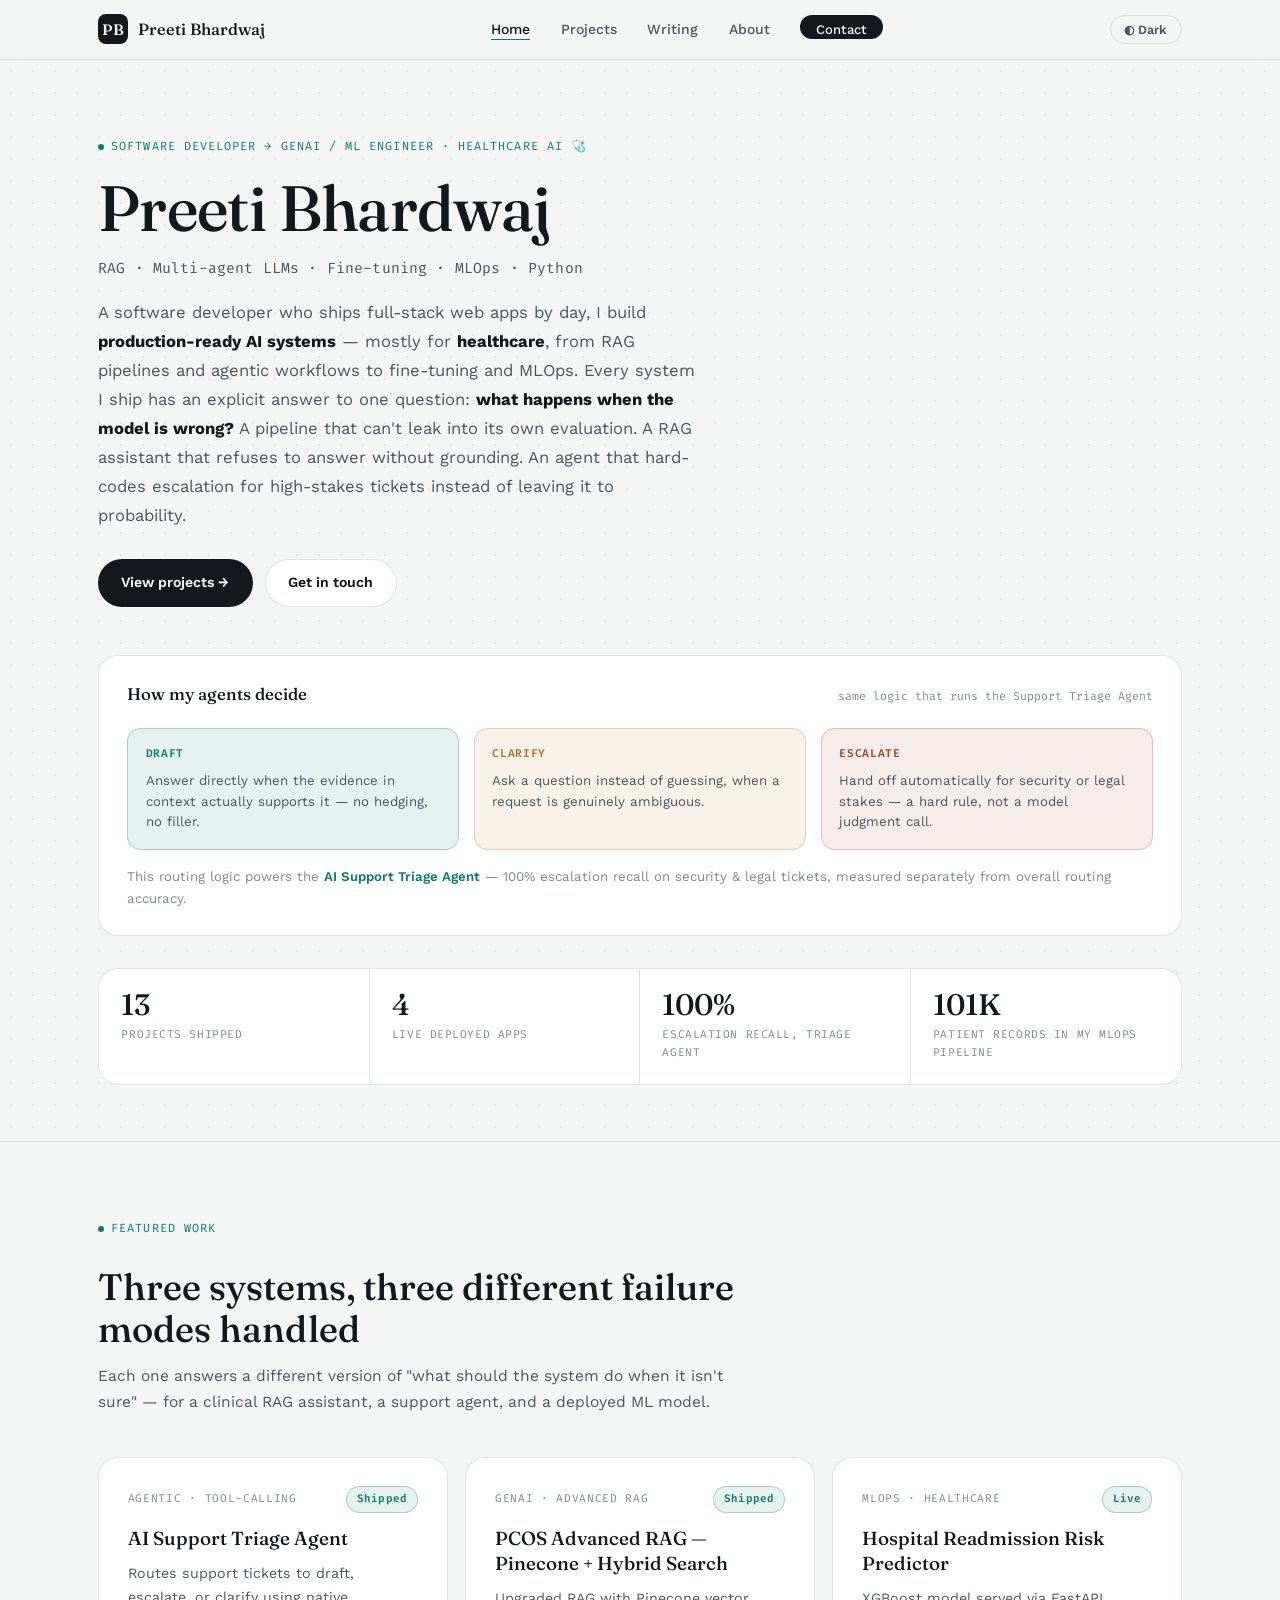
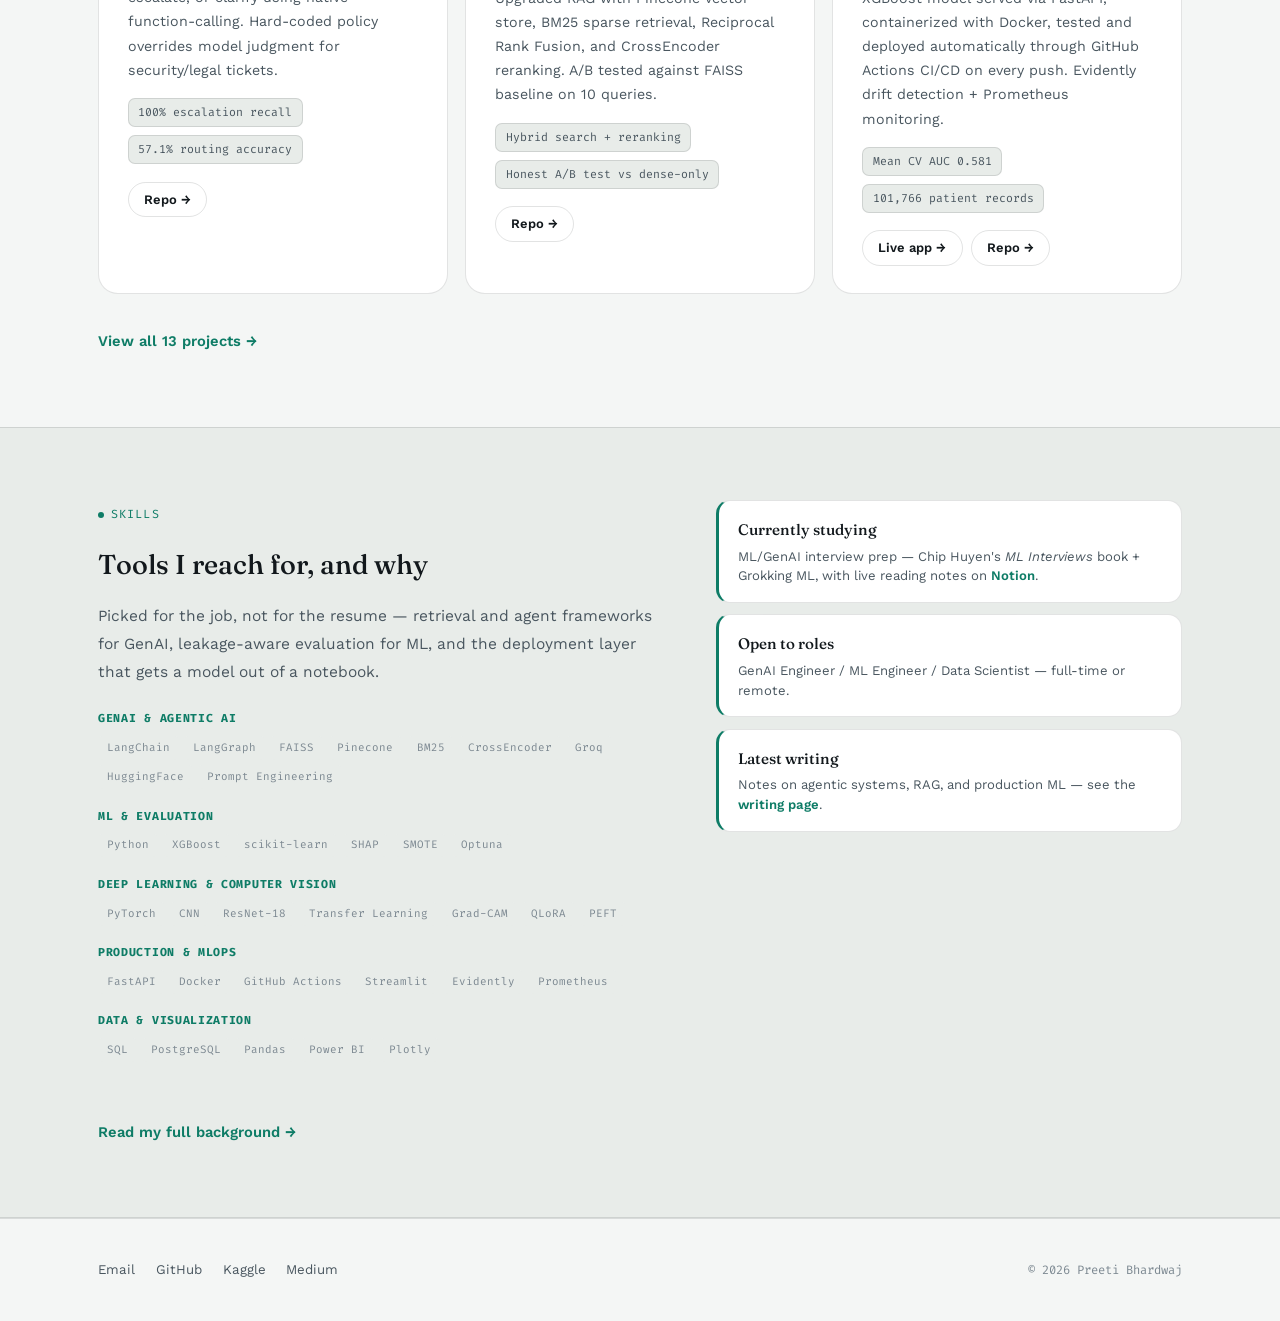
==== commit 699f2f52: "Add files via upload" ====
--- a/index.html
+++ b/index.html
@@ -3,8 +3,8 @@
 <head>
 <meta charset="UTF-8">
 <meta name="viewport" content="width=device-width, initial-scale=1.0">
-<title>Preeti Bhardwaj — ML Engineer, GenAI & Agentic Systems</title>
-<meta name="description" content="ML Engineer building production-ready AI systems — RAG pipelines, agentic systems, computer vision, and MLOps with explicit rules for when models should refuse or escalate.">
+<title>Preeti Bhardwaj — Software Developer → GenAI / ML Engineer · Healthcare AI</title>
+<meta name="description" content="Software developer building production-ready AI systems for healthcare — RAG pipelines, agentic systems, fine-tuning and MLOps, with explicit rules for when models should refuse or escalate.">
 <link rel="preconnect" href="https://fonts.googleapis.com">
 <link href="https://fonts.googleapis.com/css2?family=Fraunces:ital,opsz,wght@0,9..144,300;0,9..144,500;0,9..144,600;1,9..144,400&family=Work+Sans:wght@400;500;600;700&family=Fira+Code:wght@400;500&display=swap" rel="stylesheet">
 <link rel="stylesheet" href="style.css">
@@ -34,10 +34,10 @@
 <!-- HERO -->
 <header class="hero">
   <div class="container">
-    <div class="eyebrow">ML Engineer · GenAI · Production AI Systems</div>
+    <div class="eyebrow">Software Developer → GenAI / ML Engineer · Healthcare AI 🩺</div>
     <h1 class="hero-title">Preeti Bhardwaj</h1>
-    <div class="hero-role">ML Engineer · GenAI &amp; Agentic Systems · RAG &amp; LLM Engineering · Computer Vision</div>
-    <p class="hero-lede">I build <strong>production-ready AI systems</strong> — from RAG pipelines and agentic workflows to computer vision and MLOps. Every system I ship has an explicit answer to one question: <strong>what happens when the model is wrong?</strong> A pipeline that can't leak into its own evaluation. A RAG assistant that refuses to answer without grounding. An agent that hard-codes escalation for high-stakes tickets instead of leaving it to probability.</p>
+    <div class="hero-role">RAG · Multi-agent LLMs · Fine-tuning · MLOps · Python</div>
+    <p class="hero-lede">A software developer who ships full-stack web apps by day, I build <strong>production-ready AI systems</strong> — mostly for <strong>healthcare</strong>, from RAG pipelines and agentic workflows to fine-tuning and MLOps. Every system I ship has an explicit answer to one question: <strong>what happens when the model is wrong?</strong> A pipeline that can't leak into its own evaluation. A RAG assistant that refuses to answer without grounding. An agent that hard-codes escalation for high-stakes tickets instead of leaving it to probability.</p>
     <div class="hero-actions">
       <a href="projects.html" class="btn btn-solid">View projects →</a>
       <a href="mailto:bhardwajpreeti357@gmail.com" class="btn btn-line">Get in touch</a>
@@ -69,9 +69,9 @@
     <!-- STAT STRIP -->
     <div class="stat-strip">
       <div class="stat-tile"><div class="stat-num">13</div><div class="stat-lbl">Projects shipped</div></div>
-      <div class="stat-tile"><div class="stat-num">6</div><div class="stat-lbl">Live deployed apps</div></div>
+      <div class="stat-tile"><div class="stat-num">4</div><div class="stat-lbl">Live deployed apps</div></div>
       <div class="stat-tile"><div class="stat-num">100%</div><div class="stat-lbl">Escalation recall, triage agent</div></div>
-      <div class="stat-tile"><div class="stat-num">0.97</div><div class="stat-lbl">Best model AUC (PCOS detection)</div></div>
+      <div class="stat-tile"><div class="stat-num">101K</div><div class="stat-lbl">Patient records in my MLOps pipeline</div></div>
     </div>
   </div>
 </header>
@@ -98,7 +98,7 @@
         <div class="proj-top"><span class="proj-kicker">GenAI · Advanced RAG</span><span class="chip shipped">Shipped</span></div>
         <h3>PCOS Advanced RAG — Pinecone + Hybrid Search</h3>
         <p class="proj-desc">Upgraded RAG with Pinecone vector store, BM25 sparse retrieval, Reciprocal Rank Fusion, and CrossEncoder reranking. A/B tested against FAISS baseline on 10 queries.</p>
-        <div class="metric-row"><span class="metric-chip">Hybrid search + reranking</span><span class="metric-chip">Outperforms dense-only retrieval</span></div>
+        <div class="metric-row"><span class="metric-chip">Hybrid search + reranking</span><span class="metric-chip">Honest A/B test vs dense-only</span></div>
         <div class="link-row"><a href="https://github.com/mistyvisty/pcos-neurodivergence-advanced-rag-pinecone" target="_blank" class="link-pill">Repo →</a></div>
       </div>
 
@@ -154,7 +154,7 @@
         </div>
         <div class="now-item">
           <h4>Open to roles</h4>
-          <p>ML Engineer / GenAI Engineer / Data Scientist — full-time or remote.</p>
+          <p>GenAI Engineer / ML Engineer / Data Scientist — full-time or remote.</p>
         </div>
         <div class="now-item">
           <h4>Latest writing</h4>
@@ -170,7 +170,7 @@
     <div class="footer-links">
       <a href="mailto:bhardwajpreeti357@gmail.com">Email</a>
       <a href="https://github.com/mistyvisty" target="_blank">GitHub</a>
-      <a href="https://www.kaggle.com/mistyvisty" target="_blank">Kaggle</a>
+      <a href="https://www.kaggle.com/mistyvisty/competitions" target="_blank">Kaggle</a>
       <a href="https://medium.com/@bhardwajpreeti357" target="_blank">Medium</a>
     </div>
     <div class="footer-copy">© 2026 Preeti Bhardwaj</div>
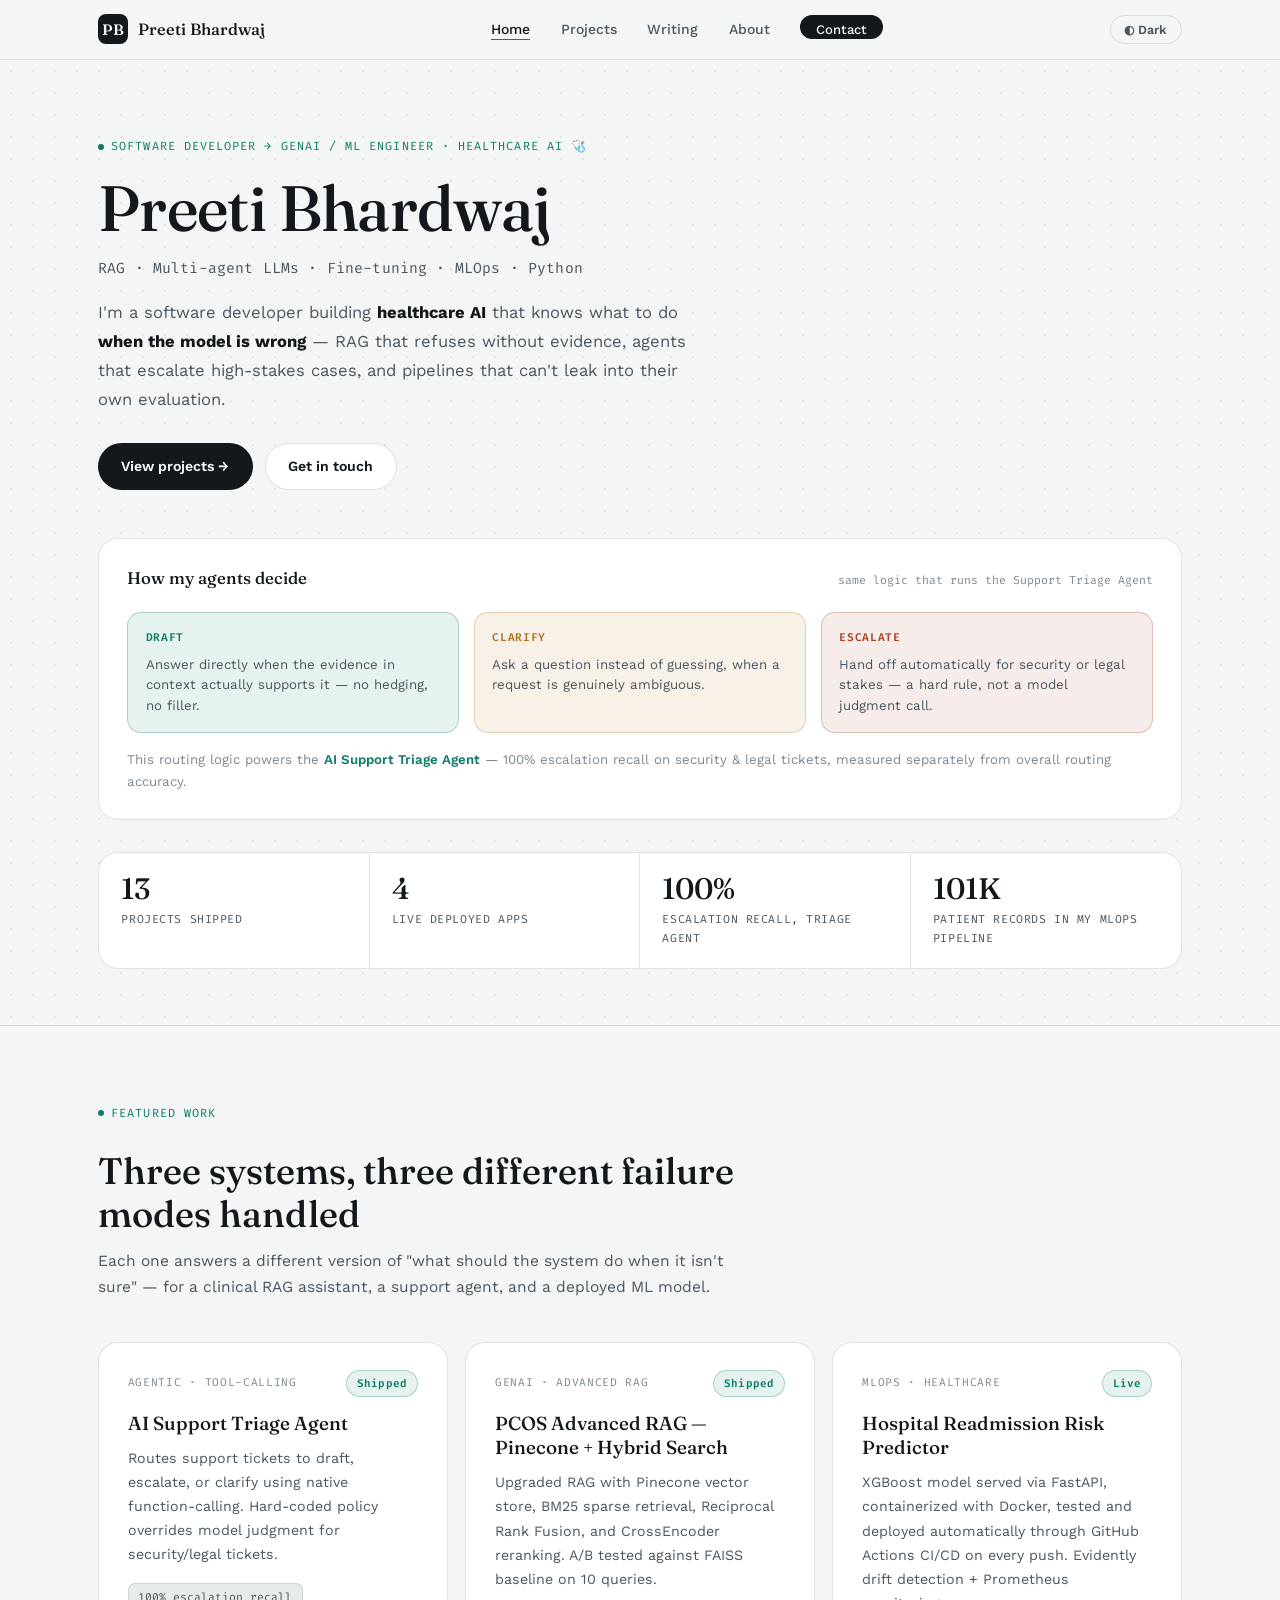
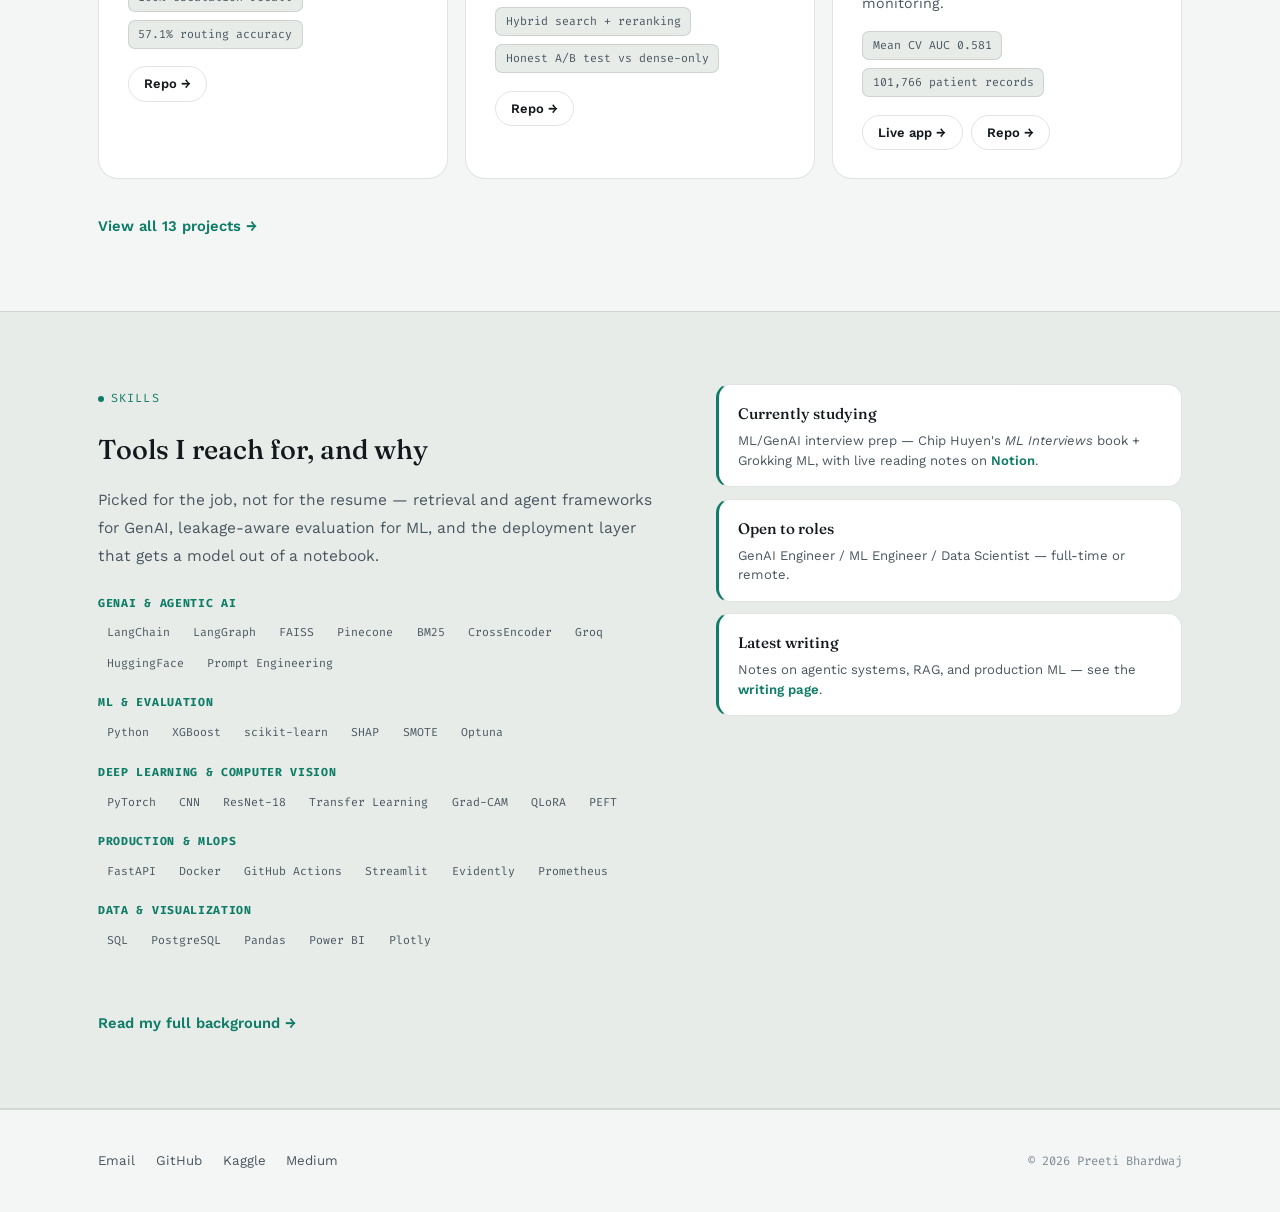
==== commit fa05e992: "Add files via upload" ====
--- a/index.html
+++ b/index.html
@@ -37,7 +37,7 @@
     <div class="eyebrow">Software Developer → GenAI / ML Engineer · Healthcare AI 🩺</div>
     <h1 class="hero-title">Preeti Bhardwaj</h1>
     <div class="hero-role">RAG · Multi-agent LLMs · Fine-tuning · MLOps · Python</div>
-    <p class="hero-lede">A software developer who ships full-stack web apps by day, I build <strong>production-ready AI systems</strong> — mostly for <strong>healthcare</strong>, from RAG pipelines and agentic workflows to fine-tuning and MLOps. Every system I ship has an explicit answer to one question: <strong>what happens when the model is wrong?</strong> A pipeline that can't leak into its own evaluation. A RAG assistant that refuses to answer without grounding. An agent that hard-codes escalation for high-stakes tickets instead of leaving it to probability.</p>
+    <p class="hero-lede">I'm a software developer building <strong>healthcare AI</strong> that knows what to do <strong>when the model is wrong</strong> — RAG that refuses without evidence, agents that escalate high-stakes cases, and pipelines that can't leak into their own evaluation.</p>
     <div class="hero-actions">
       <a href="projects.html" class="btn btn-solid">View projects →</a>
       <a href="mailto:bhardwajpreeti357@gmail.com" class="btn btn-line">Get in touch</a>
--- a/style.css
+++ b/style.css
@@ -140,7 +140,7 @@
 .stat-tile { padding: 1.3rem 1.4rem; border-right: 1px solid var(--line); }
 .stat-tile:last-child { border-right: none; }
 .stat-num { font-family: var(--display); font-size: 1.85rem; font-weight: 500; color: var(--ink); line-height: 1; }
-.stat-lbl { font-family: var(--mono); font-size: 0.7rem; color: var(--ink-faint); text-transform: uppercase; letter-spacing: 0.05em; margin-top: 0.4rem; }
+.stat-lbl { font-family: var(--mono); font-size: 0.72rem; color: var(--ink-soft); text-transform: uppercase; letter-spacing: 0.05em; margin-top: 0.4rem; }
 
 /* ---------- SECTIONS ---------- */
 .section { padding: 4.5rem 0; }
@@ -162,11 +162,12 @@
 .chip.live { background: var(--teal-bg); border-color: var(--teal-line); color: var(--teal); }
 .chip.shipped { background: var(--teal-bg); border-color: var(--teal-line); color: var(--teal); }
 .proj-card h3 { font-family: var(--display); font-size: 1.18rem; font-weight: 500; color: var(--ink); margin-bottom: 0.6rem; line-height: 1.3; }
+.proj-shot { width: 100%; max-width: 640px; border-radius: var(--radius-sm); border: 1px solid var(--line); margin: 0 0 1.1rem; }
 .proj-card p.proj-desc { color: var(--ink-soft); font-size: 0.89rem; line-height: 1.7; margin-bottom: 1rem; }
 .metric-row { display: flex; flex-wrap: wrap; gap: 0.5rem; margin-bottom: 1.1rem; }
 .metric-chip { font-family: var(--mono); font-size: 0.72rem; padding: 0.25rem 0.6rem; border-radius: 7px; background: var(--paper-deep); color: var(--ink-soft); border: 1px solid var(--line); }
 .tag-row { display: flex; flex-wrap: wrap; gap: 0.35rem; margin-bottom: 1.1rem; }
-.tag { font-family: var(--mono); font-size: 0.68rem; color: var(--ink-faint); background: var(--paper-deep); padding: 0.18rem 0.55rem; border-radius: 5px; }
+.tag { font-family: var(--mono); font-size: 0.72rem; color: var(--ink-soft); background: var(--paper-deep); padding: 0.18rem 0.55rem; border-radius: 5px; }
 .link-row { display: flex; flex-wrap: wrap; gap: 0.5rem; }
 .link-pill { font-size: 0.81rem; font-weight: 600; color: var(--ink); border: 1.5px solid var(--line); border-radius: 100px; padding: 0.38rem 0.95rem; text-decoration: none; display: inline-flex; align-items: center; gap: 0.35rem; transition: all 0.15s; }
 .link-pill:hover { border-color: var(--teal); color: var(--teal); }
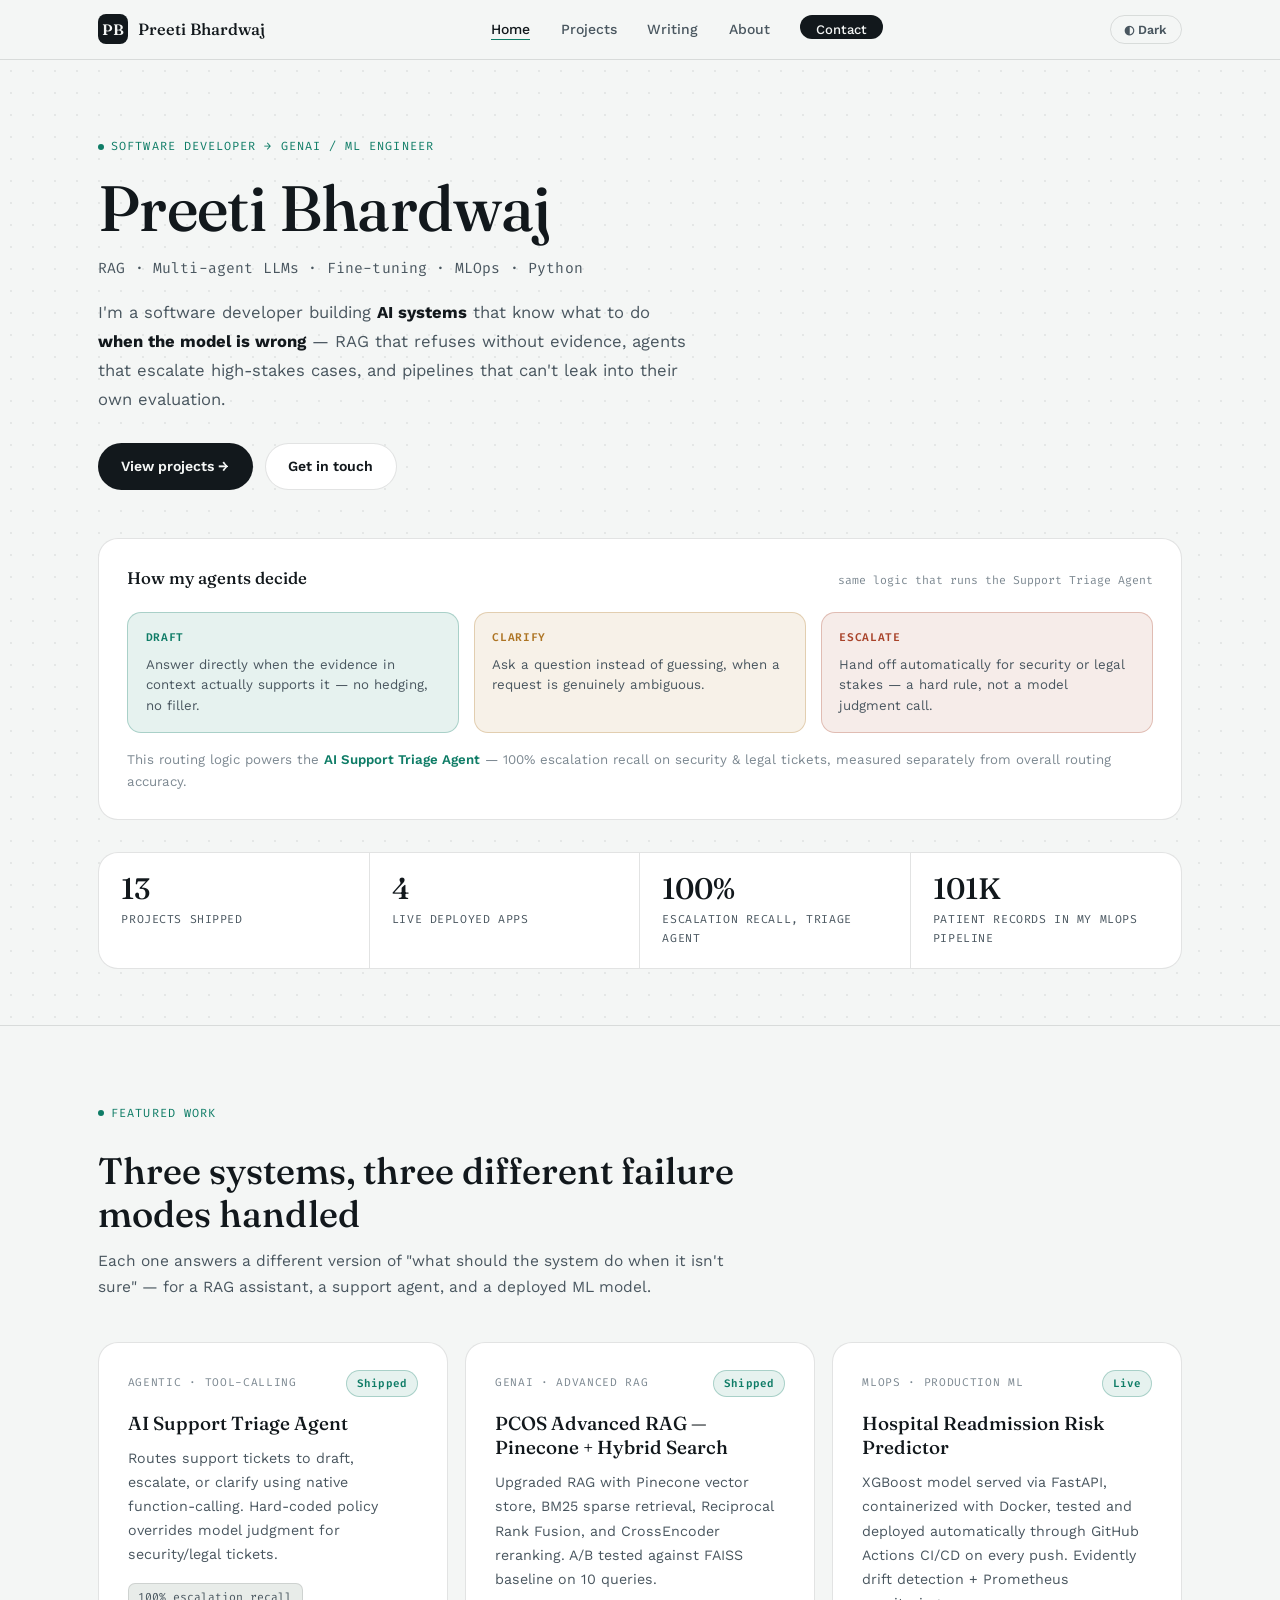
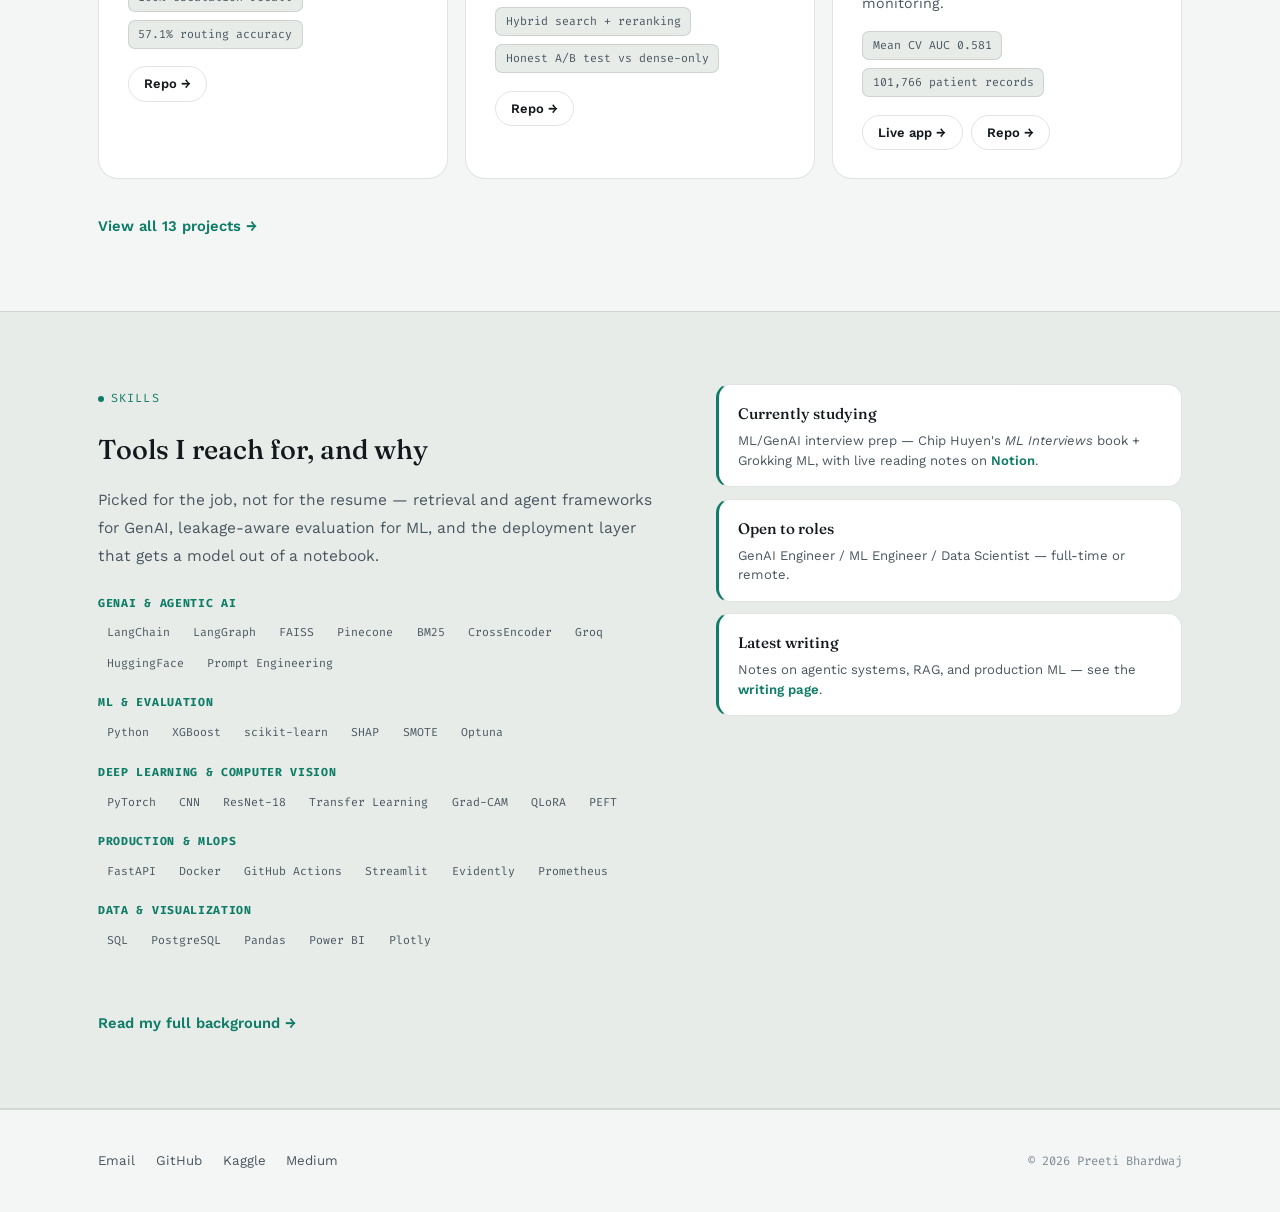
==== commit 850130f7: "Update index.html" ====
--- a/index.html
+++ b/index.html
@@ -3,8 +3,8 @@
 <head>
 <meta charset="UTF-8">
 <meta name="viewport" content="width=device-width, initial-scale=1.0">
-<title>Preeti Bhardwaj — Software Developer → GenAI / ML Engineer · Healthcare AI</title>
-<meta name="description" content="Software developer building production-ready AI systems for healthcare — RAG pipelines, agentic systems, fine-tuning and MLOps, with explicit rules for when models should refuse or escalate.">
+<title>Preeti Bhardwaj — AI / ML Engineer</title>
+<meta name="description" content="Software developer building production-ready AI systems — RAG pipelines, agentic systems, fine-tuning and MLOps, with explicit rules for when models should refuse or escalate.">
 <link rel="preconnect" href="https://fonts.googleapis.com">
 <link href="https://fonts.googleapis.com/css2?family=Fraunces:ital,opsz,wght@0,9..144,300;0,9..144,500;0,9..144,600;1,9..144,400&family=Work+Sans:wght@400;500;600;700&family=Fira+Code:wght@400;500&display=swap" rel="stylesheet">
 <link rel="stylesheet" href="style.css">
@@ -34,10 +34,10 @@
 <!-- HERO -->
 <header class="hero">
   <div class="container">
-    <div class="eyebrow">Software Developer → GenAI / ML Engineer · Healthcare AI 🩺</div>
+    <div class="eyebrow">Software Developer → GenAI / ML Engineer</div>
     <h1 class="hero-title">Preeti Bhardwaj</h1>
     <div class="hero-role">RAG · Multi-agent LLMs · Fine-tuning · MLOps · Python</div>
-    <p class="hero-lede">I'm a software developer building <strong>healthcare AI</strong> that knows what to do <strong>when the model is wrong</strong> — RAG that refuses without evidence, agents that escalate high-stakes cases, and pipelines that can't leak into their own evaluation.</p>
+    <p class="hero-lede">I'm a software developer building <strong>AI systems</strong> that know what to do <strong>when the model is wrong</strong> — RAG that refuses without evidence, agents that escalate high-stakes cases, and pipelines that can't leak into their own evaluation.</p>
     <div class="hero-actions">
       <a href="projects.html" class="btn btn-solid">View projects →</a>
       <a href="mailto:bhardwajpreeti357@gmail.com" class="btn btn-line">Get in touch</a>
@@ -82,7 +82,7 @@
     <div class="section-head">
       <div class="eyebrow">Featured work</div>
       <h2>Three systems, three different failure modes handled</h2>
-      <p>Each one answers a different version of "what should the system do when it isn't sure" — for a clinical RAG assistant, a support agent, and a deployed ML model.</p>
+      <p>Each one answers a different version of "what should the system do when it isn't sure" — for a RAG assistant, a support agent, and a deployed ML model.</p>
     </div>
     <div class="proj-grid">
 
@@ -103,7 +103,7 @@
       </div>
 
       <div class="proj-card">
-        <div class="proj-top"><span class="proj-kicker">MLOps · Healthcare</span><span class="chip live">Live</span></div>
+        <div class="proj-top"><span class="proj-kicker">MLOps · Production ML</span><span class="chip live">Live</span></div>
         <h3>Hospital Readmission Risk Predictor</h3>
         <p class="proj-desc">XGBoost model served via FastAPI, containerized with Docker, tested and deployed automatically through GitHub Actions CI/CD on every push. Evidently drift detection + Prometheus monitoring.</p>
         <div class="metric-row"><span class="metric-chip">Mean CV AUC 0.581</span><span class="metric-chip">101,766 patient records</span></div>
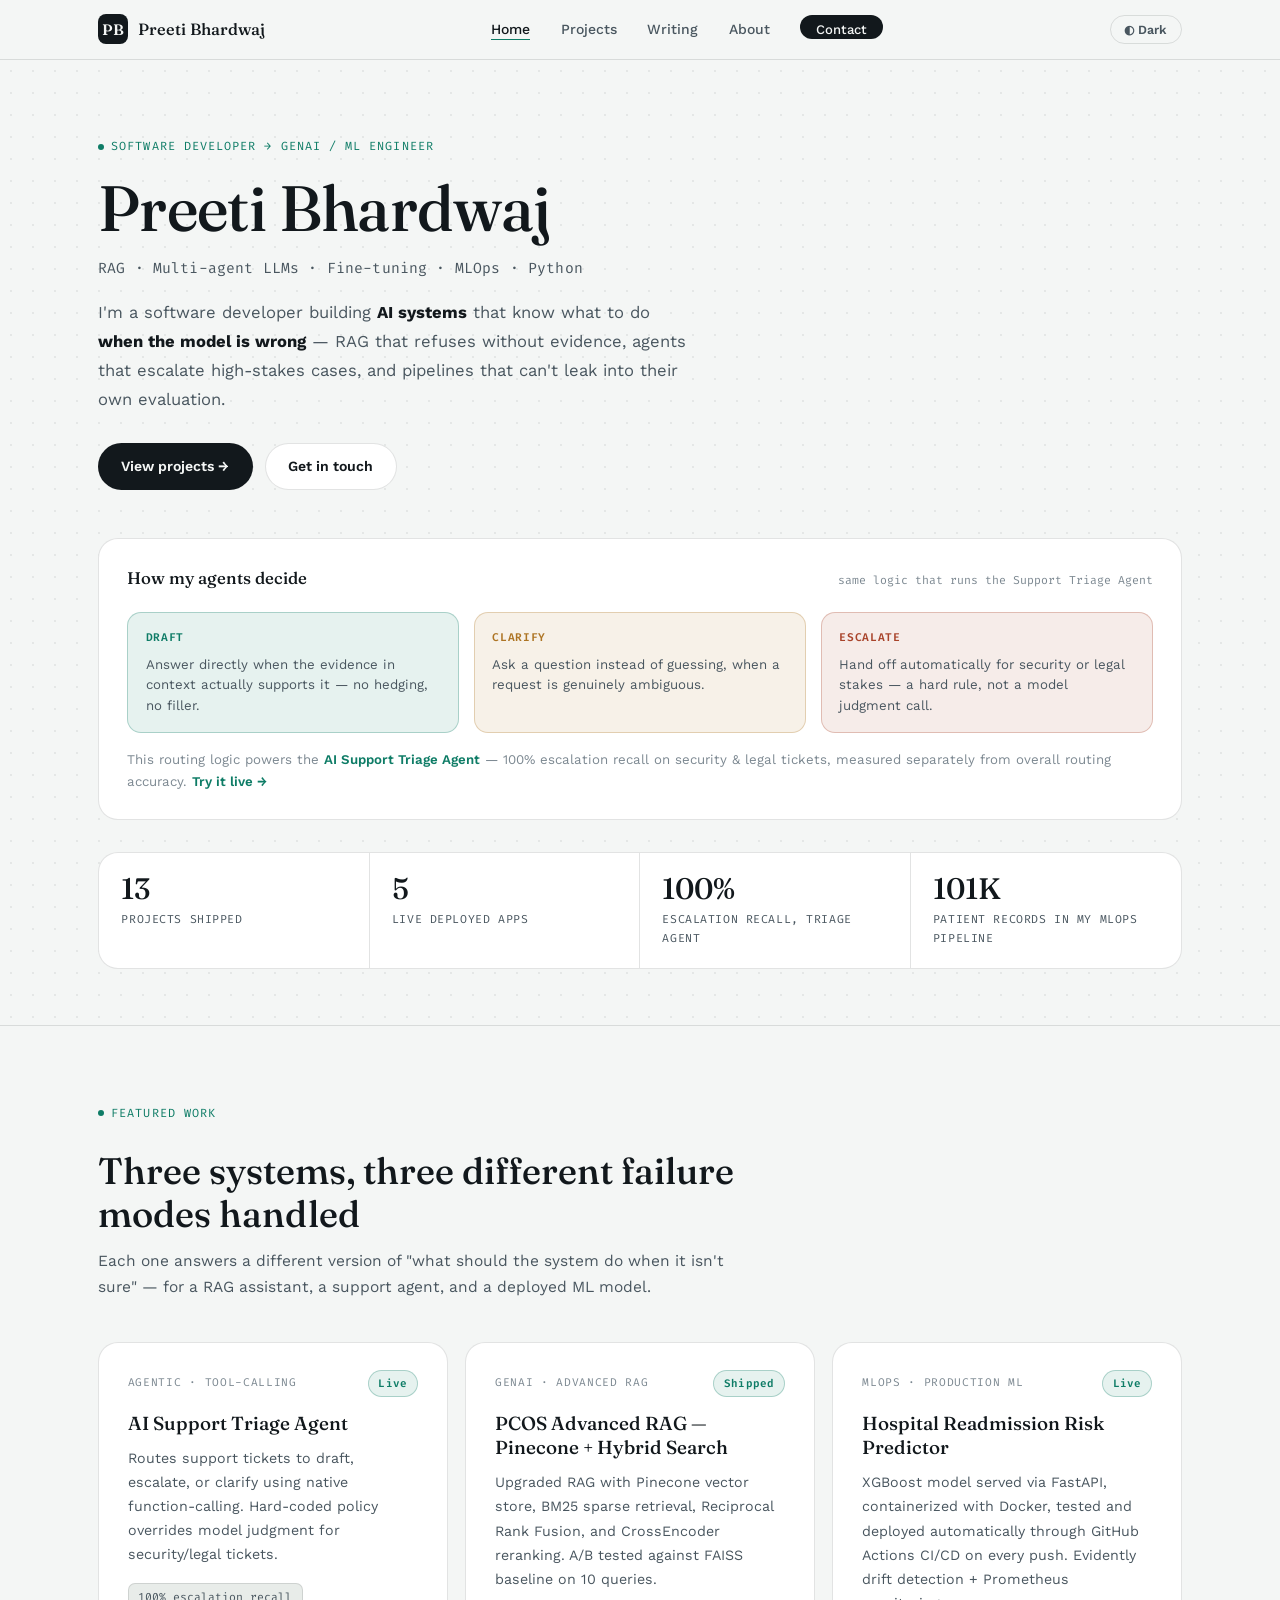
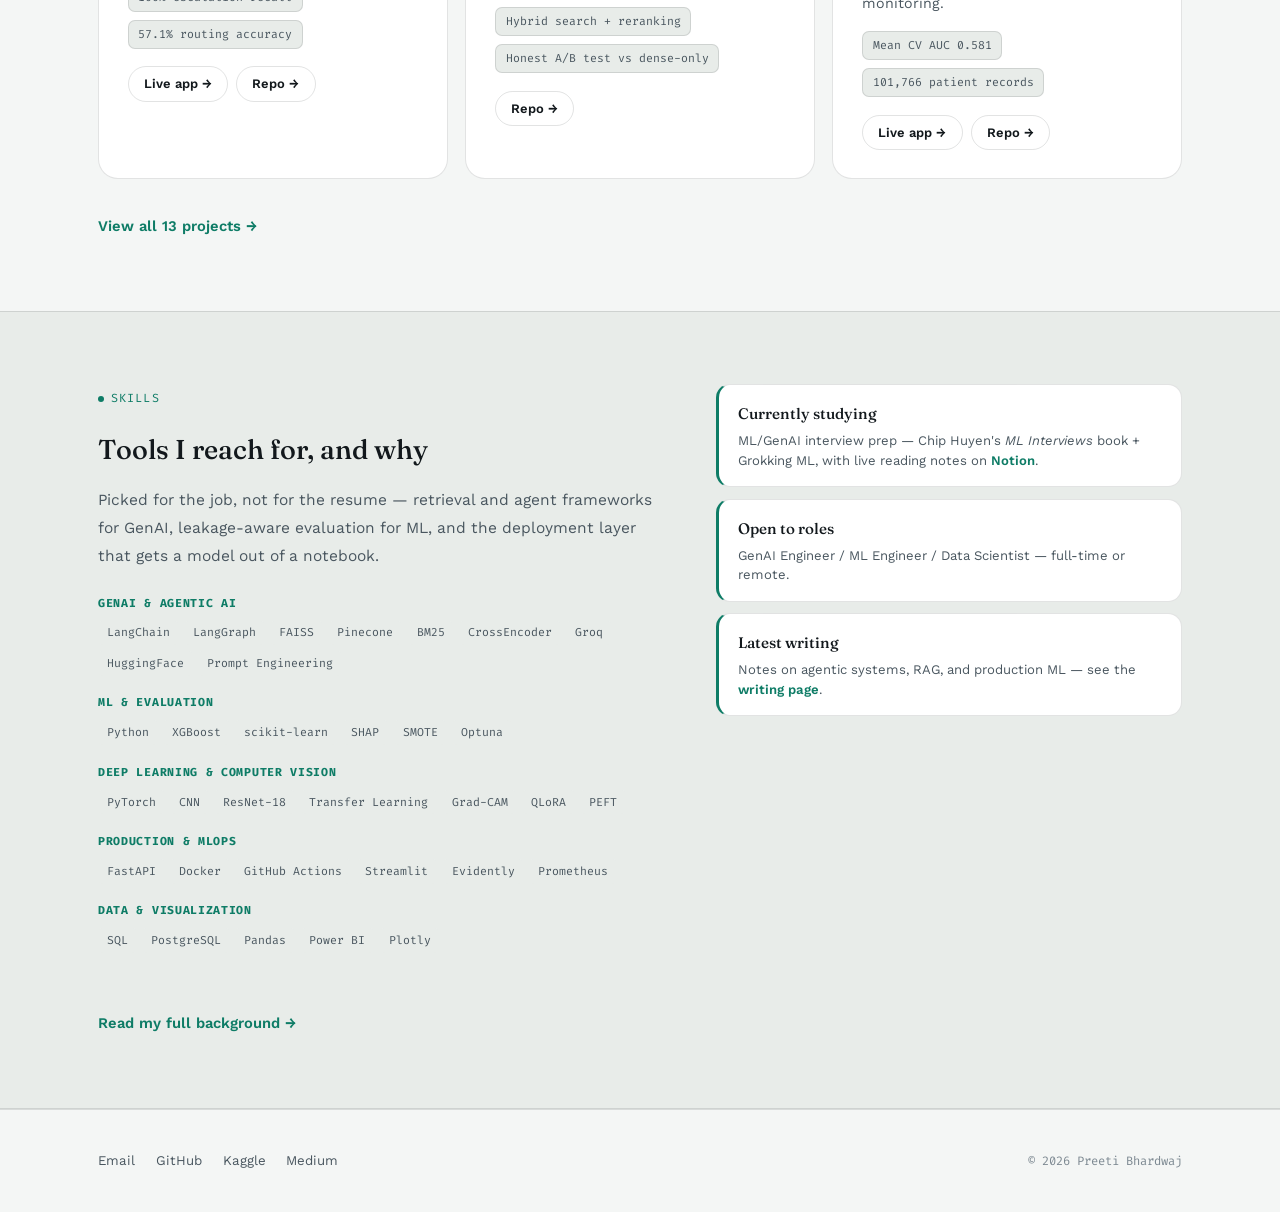
==== commit f9f84fa2: "Update index.html" ====
--- a/index.html
+++ b/index.html
@@ -63,13 +63,13 @@
           <p>Hand off automatically for security or legal stakes — a hard rule, not a model judgment call.</p>
         </div>
       </div>
-      <p class="decision-foot">This routing logic powers the <a href="projects.html#triage">AI Support Triage Agent</a> — 100% escalation recall on security &amp; legal tickets, measured separately from overall routing accuracy.</p>
+      <p class="decision-foot">This routing logic powers the <a href="projects.html#triage">AI Support Triage Agent</a> — 100% escalation recall on security &amp; legal tickets, measured separately from overall routing accuracy. <a href="https://support-triage-agent-3rdpekkbtyma2bhjafya9z.streamlit.app/" target="_blank">Try it live →</a></p>
     </div>
 
     <!-- STAT STRIP -->
     <div class="stat-strip">
       <div class="stat-tile"><div class="stat-num">13</div><div class="stat-lbl">Projects shipped</div></div>
-      <div class="stat-tile"><div class="stat-num">4</div><div class="stat-lbl">Live deployed apps</div></div>
+      <div class="stat-tile"><div class="stat-num">5</div><div class="stat-lbl">Live deployed apps</div></div>
       <div class="stat-tile"><div class="stat-num">100%</div><div class="stat-lbl">Escalation recall, triage agent</div></div>
       <div class="stat-tile"><div class="stat-num">101K</div><div class="stat-lbl">Patient records in my MLOps pipeline</div></div>
     </div>
@@ -87,11 +87,11 @@
     <div class="proj-grid">
 
       <div class="proj-card">
-        <div class="proj-top"><span class="proj-kicker">Agentic · Tool-calling</span><span class="chip shipped">Shipped</span></div>
+        <div class="proj-top"><span class="proj-kicker">Agentic · Tool-calling</span><span class="chip live">Live</span></div>
         <h3>AI Support Triage Agent</h3>
         <p class="proj-desc">Routes support tickets to draft, escalate, or clarify using native function-calling. Hard-coded policy overrides model judgment for security/legal tickets.</p>
         <div class="metric-row"><span class="metric-chip">100% escalation recall</span><span class="metric-chip">57.1% routing accuracy</span></div>
-        <div class="link-row"><a href="https://github.com/mistyvisty/support-triage-agent" target="_blank" class="link-pill">Repo →</a></div>
+        <div class="link-row"><a href="https://support-triage-agent-3rdpekkbtyma2bhjafya9z.streamlit.app/" target="_blank" class="link-pill">Live app →</a><a href="https://github.com/mistyvisty/support-triage-agent" target="_blank" class="link-pill">Repo →</a></div>
       </div>
 
       <div class="proj-card">
